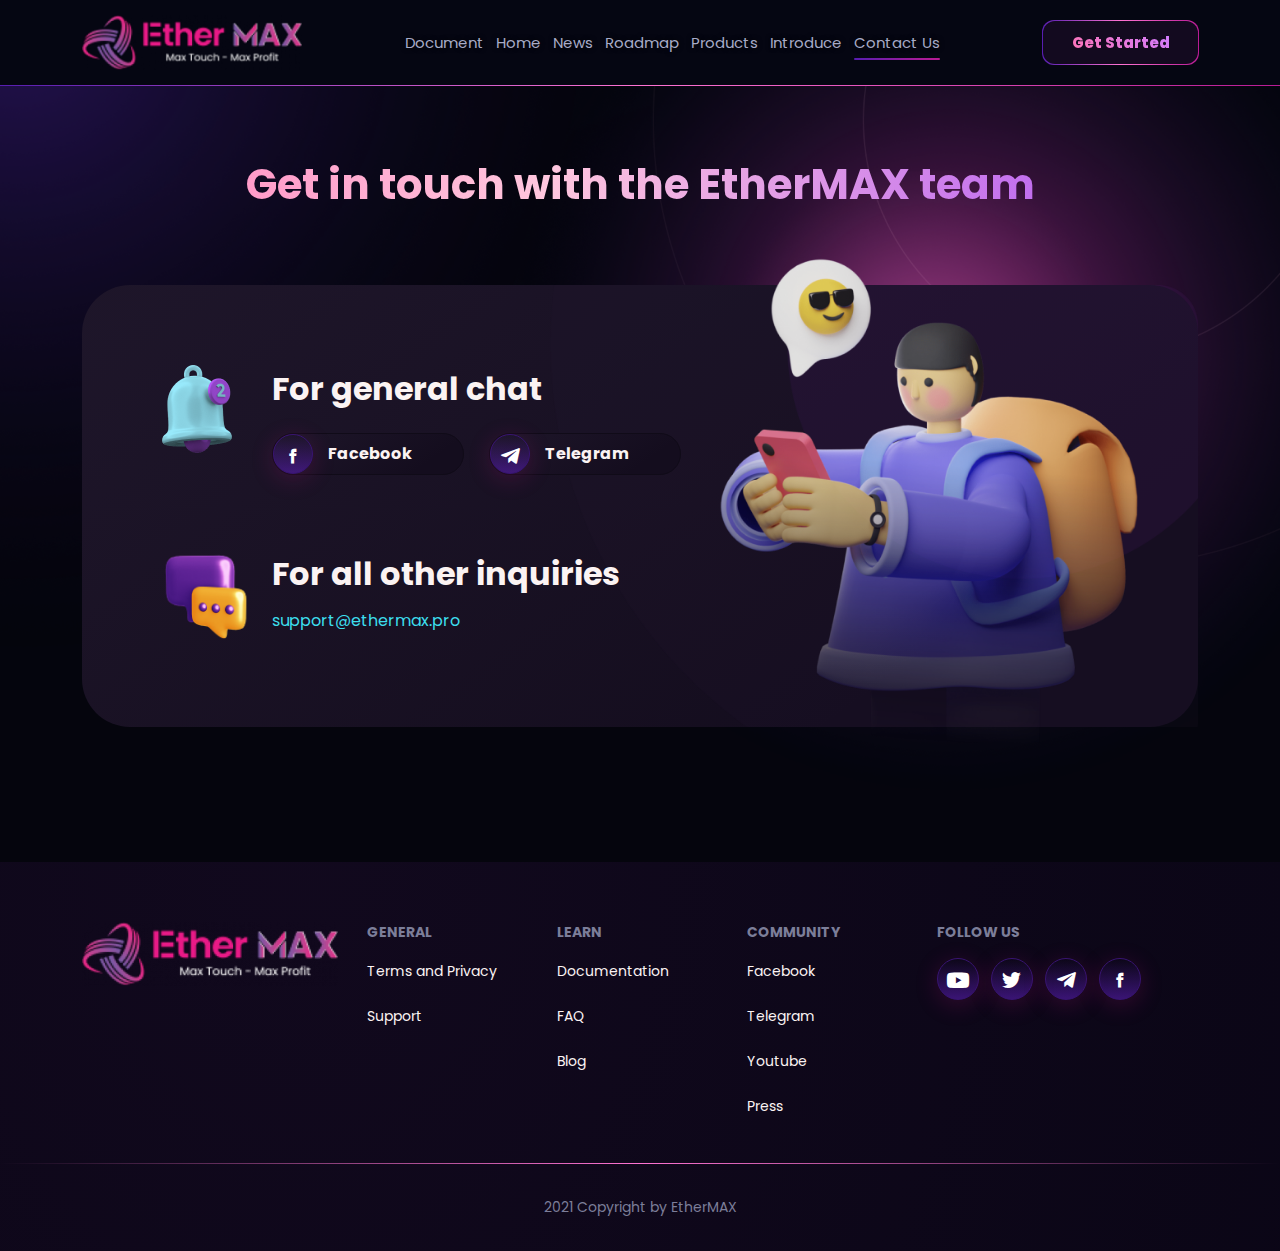
==== contact-us.html @ 35811527 "Up" ====
<!doctype html>
<html lang="en">
<head>
  <meta charset="utf-8">
  <meta name="viewport" content="width=device-width, initial-scale=1, shrink-to-fit=no">
  <meta name="description" content="">
  <title>Ethermax</title>

  <link rel="icon" href="./assets/images/favicon.png">
  <!-- Core CSS -->
  <link rel="stylesheet" type="text/css" href="./assets/css/main.css">

</head>

<body>
    <header class="header header--fix">
        <div class="container">
            <div class="sc__wrap d-flex justify-content-lg-between align-items-center">

                <div class="d-lg-none me-3">
                    <a href="#" class="menu-mb__btn">
                        <img src="./assets/img/burger.png" alt="">
                    </a>
                </div>

                <div class="header__logo">
                    <a href="index.html">
                        <img src="./assets/images/logo.png" alt="">
                    </a>
                </div>
                <nav class="main__nav d-flex align-items-center">
                    <a href="#menu__mobile" class="mburger">
                        <span><span class="icon-bar"></span><span class="icon-bar"></span><span class="icon-bar"></span></span>
                    </a>
                    <ul class="dn__menu d-none d-lg-block">
                        <li class="menu-item"><a href="#">Document</a></li>
                        <li class="menu-item"><a href="index.html">Home</a></li>
                        <li class="menu-item"><a href="#">News</a></li>
                        <li class="menu-item"><a href="#">Roadmap</a></li>
                        <li class="menu-item"><a href="products.html">Products</a></li>
                        <li class="menu-item"><a href="about-us.html">Introduce</a></li>
                        <li class="menu-item current-menu-item current_page_item"><a href="contact-us.html">Contact Us</a></li>
                    </ul>
                </nav>
                <div>
                    <a href="#" class="header__btn"><span>Get Started</span></a>
                </div>
            </div>
        </div>
    </header>
    <div class="wrap__page -contact-us">
        <div class="container">
            <main class="site-main" role="main">
                <header class="entry-header text-center">
                    <h1 class="entry-title">Get in touch with the EtherMAX team</h1>
                </header><!-- .entry-header -->
                <div class="el__box">
                    <div class="row">
                        <div class="col-lg-5 order-lg-2">
                            <div class="el__box--thumb">
                                <img src="./assets/images/contact-us-img.png" alt="">
                            </div>
                        </div>
                        <div class="col-lg-7">
                            <div class="el__item d-flex">
                                <div class="el__item--thumb">
                                    <img src="./assets/img/contact-us-ewe.png" alt="">
                                </div>
                                <div>
                                    <h3 class="el__item--title">For general chat</h3>
                                    <ul class="el__item__socical">
                                        <li><a href="#"><div class="-el__wrap"><span class="icon-facebook"></span></div> Facebook</a></li>
                                        <li><a href="#"><div class="-el__wrap"><span class="icon-telegram"></span></div> Telegram</a></li>
                                    </ul>
                                </div>
                            </div>
                            <div class="el__item d-flex">
                                <div class="el__item--thumb">
                                    <img src="./assets/img/contact-us-mess.png" alt="">
                                </div>
                                <div>
                                    <h3 class="el__item--title">For all other inquiries</h3>
                                    <p><a href="mailto:support@ethermax.pro">support@ethermax.pro</a></p>
                                </div>
                            </div>
                        </div>
                    </div>
                </div>
            </main>
        </div>
    </div>

    <footer class="footer">
        <div class="container">
            <div class="footer__top">
                <div class="row">
                    <div class="col-12 col-lg-3 col-md-3">
                        <a href="index.html" class="footer__logo">
                            <img src="./assets/images/logo.png" alt="">
                        </a>
                    </div>
                    <div class="col-6 col-lg-4">
                        <div class="row">
                            <div class="col-md-6">
                                <div class="footer__item">
                                    <div class="el__header">
                                        <h6 class="el__header--title">General</h6>
                                    </div>
                                    <nav class="">
                                        <ul class="el__list">
                                            <li class="menu-item"><a href="#">Terms and Privacy</a></li>
                                            <li class="menu-item"><a href="#">Support</a></li>
                                        </ul>
                                    </nav>
                                </div>
                            </div>
                            <div class="col-md-6">
                                <div class="footer__item">
                                    <div class="el__header">
                                        <h6 class="el__header--title">Learn</h6>
                                    </div>
                                    <nav class="">
                                        <ul class="el__list">
                                            <li class="menu-item"><a href="#">Documentation</a></li>
                                            <li class="menu-item"><a href="#">FAQ</a></li>
                                            <li class="menu-item"><a href="#">Blog</a></li>
                                        </ul>
                                    </nav>
                                </div>
                            </div>
                        </div>
                    </div>

                    <div class="col-6 col-lg-2 col-md-3">
                        <div class="footer__item">
                            <div class="el__header">
                                <h6 class="el__header--title">Community</h6>
                            </div>
                            <nav class="">
                                <ul class="el__list">
                                    <li class="menu-item"><a href="#">Facebook</a></li>
                                    <li class="menu-item"><a href="#">Telegram</a></li>
                                    <li class="menu-item"><a href="#">Youtube</a></li>
                                    <li class="menu-item"><a href="#">Press</a></li>
                                </ul>
                            </nav>
                        </div>
                    </div>
                    <div class="col-lg-3 col-md-12">
                        <div class="footer__item text-center text-lg-start">
                            <div class="el__header">
                                <h6 class="el__header--title">fOLLOW US</h6>
                            </div>
                            <ul class="social__box -s2 ms-auto">
                                <li><a href="#"><span class="icon-youtube"></span></a></li>
                                <li><a href="#"><span class="icon-twitter"></span></a></li>
                                <li><a href="#"><span class="icon-telegram"></span></a></li>
                                <li><a href="#"><span class="icon-facebook"></span></a></li>
                            </ul>
                        </div>
                    </div>
                </div>
            </div>
        </div>
        <div class="copyright text-center">
          <div class="container">2021 Copyright by EtherMAX</div>
        </div>
    </footer>

    <nav id="menu__mobile" class="nav__mobile">
        <div class="nav__mobile__content">
            <div class="nav__mobile__header">
                <img src="./assets/images/logo.png">
                <div class="nav__mobile--close ms-auto"><img src="./assets/img/burger-close.png" alt=""></div>
            </div>

            <ul class="nav__mobile--ul">
                <li class="menu-item"><a href="#">Document</a></li>
                <li class="menu-item"><a href="index.html">Home</a></li>
                <li class="menu-item"><a href="#">News</a></li>
                <li class="menu-item"><a href="#">Roadmap</a></li>
                <li class="menu-item"><a href="products.html">Products</a></li>
                <li class="menu-item"><a href="about-us.html">Introduce</a></li>
                <li class="menu-item current-menu-item current_page_item"><a href="contact-us.html">Contact Us</a></li>
            </ul>

            <div class="nav__mobile__follow text-center">
                <p class="mb-4">fOLLOW US</p>
                <ul class="social__box -s2 ms-auto justify-content-center">
                    <li><a href="#"><span class="icon-youtube"></span></a></li>
                    <li><a href="#"><span class="icon-twitter"></span></a></li>
                    <li><a href="#"><span class="icon-telegram"></span></a></li>
                    <li><a href="#"><span class="icon-facebook"></span></a></li>
                </ul>
            </div>
        </div>
    </nav>

    <!-- end Footer -->
    <script src="./assets/libs/jquery-3.5.1.slim/jquery-3.5.1.slim.min.js"></script>
    <script src="./assets/libs/bootstrap/js/bootstrap.bundle.js"></script>
    <script src="./assets/libs/wowjs/js/wow.min.js"></script>
    <script src="./assets/libs/flickity/flickity.pkgd.min.js"></script>
    <script src="./assets/js/main.js"></script>

</body>

</html>
---- assets/css/main.css ----
@import url(../fonts/icomoon/style.css);@import url(../libs/bootstrap/css/bootstrap.css);@import url(../libs/wowjs/css/animate.css);@import url(../libs/flickity/flickity.min.css);@import url("https://fonts.googleapis.com/css2?family=Poppins:wght@400;500;700;800&display=swap");.schedule{max-width:100%;padding:0 0;background:#fff}.table-schedule{width:100%;border-collapse:collapse;font-size:16px;color:#5FC4E6;margin-bottom:10px}.table-schedule thead{font-size:13px;color:#fff}.table-schedule thead th{background-color:#BEE274;padding:7px 5px}.table-schedule thead th:first-child{min-width:115px;background-color:#5FC4E6}.table-schedule th,.table-schedule td{text-align:center;vertical-align:middle;min-width:26px;border:0;padding:5px 5px}.table-schedule tbody tr:first-child th,.table-schedule tbody tr:first-child td{padding-top:15px}.table-schedule tbody tr:last-child th,.table-schedule tbody tr:last-child td{padding-bottom:15px}.table-schedule tbody th{color:#666}html,body,div,span,applet,object,iframe,h1,h2,h3,h4,h5,h6,p,blockquote,pre,a,abbr,acronym,address,big,cite,code,del,dfn,em,img,ins,kbd,q,s,samp,small,strike,strong,sub,sup,tt,var,b,u,i,center,dl,dt,dd,ol,ul,li,fieldset,form,label,legend,table,caption,tbody,tfoot,thead,tr,th,td,article,aside,canvas,details,embed,figure,figcaption,footer,header,hgroup,menu,nav,output,ruby,section,summary,time,mark,audio,video{margin:0;padding:0;border:0;font-size:100%;vertical-align:baseline}article,aside,details,figcaption,figure,footer,header,hgroup,menu,nav,section{display:block}body{font-family:'Poppins', sans-serif;background-color:#050612;color:#CBCDE1;font-weight:400;font-size:16px;line-height:normal;position:relative}a,a:hover{color:#4D4D4D;text-decoration:none;transition:all 0.3s}h1,h2,h3,h4,h5,h6{font-weight:700;line-height:normal}ol,ul{list-style:none}blockquote,q{quotes:none}blockquote:before,blockquote:after,q:before,q:after{content:'';content:none}table{border-collapse:collapse;border-spacing:0}img{max-width:100%}a{outline:none}.-color-primary{color:#5FC4E6}ol,ul{list-style:none}.videoWrapper{position:relative;padding-bottom:56.25%;padding-top:25px;height:0}.videoWrapper iframe,.videoWrapper object,.videoWrapper embed{position:absolute;top:0;left:0;width:100%;height:100%}.dnfix__thumb{position:relative;height:auto;width:100%;overflow:hidden;display:block;padding-top:68.075%}.dnfix__thumb img{margin:0px auto;position:absolute;width:100%;height:100%;top:0;left:0;object-fit:cover}.dnfix__thumb.-contain img{object-fit:contain}.dnfix__thumb{transition:all 1000ms cubic-bezier(0.215, 0.61, 0.355, 1)}.dnfix__thumb img{transition:all 1000ms cubic-bezier(0.215, 0.61, 0.355, 1)}.text__truncate{overflow:hidden;text-overflow:ellipsis;display:-webkit-box;display:-webkit-inline-box;-webkit-box-orient:vertical;-webkit-line-clamp:1}.text__truncate.-n2{-webkit-line-clamp:2}.text__truncate.-n3{-webkit-line-clamp:3}.text__truncate.-n4{-webkit-line-clamp:4}br.tb{display:none}@media (max-width: 991px){br.pc{display:none}}@media (min-width: 768px) and (max-width: 1199px){br.tb{display:block}}@media (min-width: 992px){br.tbl{display:none}}@media (min-width: 768px){br.mbt{display:none}}@media (min-width: 576px){br.mb{display:none}}.sc__header{position:relative}.sc__header--title{font-weight:bold;font-size:40px;line-height:60px;color:#FFFFFF;margin-bottom:20px}.sc__header--excerpt{max-width:925px;font-size:16px;line-height:36px;color:#CBCDE1;margin:0 auto;margin-bottom:50px}@media (max-width: 991px){.sc__header .sc__header--title{font-size:32px;line-height:1.4}}@media (max-width: 767px){.sc__header .sc__header--title{font-size:24px;line-height:1.5}.sc__header .sc__header--excerpt{font-size:14px}}.btn{position:relative;min-width:175px;font-size:16px;font-weight:500;line-height:normal;color:#fff;text-align:center;border-radius:16px;padding:13px 10px;border:0;box-shadow:0px 15px 40px rgba(212,26,141,0.37);transition:all .5s}.btn:before{content:"";position:absolute;top:0;right:0;bottom:0;left:0;z-index:-1;margin:-1px;border-radius:inherit;background:linear-gradient(120deg, #571DB1, #FF73D3, #B91B95)}.btn:after{content:"";position:absolute;top:0;left:0;bottom:0;width:10%;height:100%;background:linear-gradient(45deg, #571DB1, #E91987);border-radius:16px;opacity:0;transition:all .5s}.btn:hover{color:#fff}.btn:hover:hover:after{opacity:1;width:100%}.btn span{position:relative;z-index:1}.btn--primary{background:linear-gradient(45deg, #E91987, #341EBB)}@media (max-width: 767px){.btn.btn--primary{background:#05050e;box-shadow:none}}@keyframes spin{from{transform:rotate(0deg)}to{transform:rotate(360deg)}}.flickity-prev-next-button{top:auto;bottom:-83px;background:url(../img/arrow.png) no-repeat !important;background-size:contain}.flickity-prev-next-button .flickity-button-icon{display:none}.flickity-prev-next-button.previous{left:calc(50% - var(--w-dots) - 25px)}.flickity-prev-next-button.next{right:calc(50% - var(--w-dots) - 25px);transform:rotate(180deg);transform-origin:24px 13px}@media (max-width: 767px){.flickity-prev-next-button{display:none}}.flickity-page-dots{width:auto;bottom:-45px;left:50%;transform:translateX(-50%)}.flickity-page-dots .dot{width:28px;height:2px;margin:0 3px;border-radius:2px}.flickity-page-dots .dot.is-selected{background:#FFA0CC}@media (min-width: 1400px){.container{max-width:1360px}}.header{padding:30px 0}.header--fix{position:fixed;top:0;left:0;width:100%;z-index:999;transition:all .25s}.header--fix.is-active{padding:15px 0;background-color:#050612}.header--fix.is-active:before{content:"";position:absolute;bottom:-1px;left:0;width:100%;height:1px;background:linear-gradient(to right, #571DB1, #FF73D3, #B91B95)}.header__logo img{max-height:64px}.header__logo a{display:flex}.header__btn{position:relative;display:block;border-radius:16px;background:#130a1f;padding:15px 10px;font-size:16px;font-weight:800;min-width:175px;text-align:center}.header__btn:before{content:"";position:absolute;top:0;right:0;bottom:0;left:0;z-index:-1;margin:-1px;border-radius:inherit;background:linear-gradient(to right, #571DB1, #FF73D3, #B91B95)}.header__btn span{position:relative;z-index:1;background:-webkit-linear-gradient(45deg, #FF74B5, #D07CFF);-webkit-background-clip:text;-webkit-text-fill-color:transparent}.header__btn:after{content:"";position:absolute;top:0;left:0;bottom:0;width:10%;height:100%;background:linear-gradient(45deg, #571DB1, #E91987);border-radius:16px;opacity:0;transition:all .5s}.header__btn:hover{color:#fff}.header__btn:hover:hover:after{opacity:1;width:100%}.header__btn:hover:hover span{-webkit-text-fill-color:#fff}@media (max-width: 1399px){.header .header__btn{border-radius:12px;padding:10px 8px;font-size:15px;min-width:155px}.header .header__btn:after{border-radius:12px}.header__logo img{max-height:55px}}@media (max-width: 991px){.header__logo img{max-height:37px}.header--fix{padding:15px 0;background-color:#050612}.header--fix:before{content:"";position:absolute;bottom:-1px;left:0;width:100%;height:1px;background:linear-gradient(to right, #571DB1, #FF73D3, #B91B95)}}@media (max-width: 767px){.header .header__btn{min-width:130px;font-size:14px;border-radius:10px}.header .header__btn:after{border-radius:10px}}.footer{position:relative;padding:60px 0 0;background:radial-gradient(189.04% 777.74% at 23.72% 0%, rgba(40,19,54,0.4) 0%, transparent 100%),#02020D;overflow:hidden}.footer .footer__top{padding-bottom:15px}.footer .footer__logo{display:block;margin-bottom:20px}.footer .el__header{margin-bottom:15px}.footer .el__header--title{font-weight:bold;font-size:14px;line-height:21px;text-transform:uppercase;color:#7C7E99;margin-bottom:0}.footer .el__list{margin-bottom:30px}.footer .el__list li{margin-bottom:20px}.footer .el__list li a{font-size:14px;line-height:normal;color:#FBF3F3}.footer .el__list li a:hover{text-decoration:underline}@media (max-width: 767px){.footer{padding:40px 0 0}.footer .footer__top{padding:0px 30px 15px}.footer .footer__logo img{max-height:44px}}.copyright{position:relative;font-size:14px;line-height:48px;color:#7C7E99;padding:20px 0}.copyright:before{content:'';position:absolute;top:0;left:0;display:block;width:100%;height:1px;background:#8063ac;background:linear-gradient(50deg, rgba(128,99,172,0) 0%, #ff73d3 50%, rgba(185,27,149,0) 100%)}@media (max-width: 767px){.copyright{margin-top:15px;padding:1px 0}}.social__box{display:flex;align-items:center;flex-wrap:wrap}.social__box li{position:relative;margin-bottom:15px;margin-right:12px;text-align:center;line-height:45px;border-radius:50%;background:linear-gradient(180deg, rgba(186,27,150,0) 0%, rgba(88,29,178,0.6) 100%);background-size:contain;box-shadow:0px 5px 25px rgba(212,26,141,0.2);border:1px solid #391472;transition:all .5s}.social__box li:hover{transform:translateY(-5px)}.social__box a{display:block;width:40px;height:40px;color:#fff}@media (max-width: 991px){.social__box{justify-content:center}}.header:not(.is-sticky) .main__nav .dn__menu>li>a{text-shadow:0 0 5px #000000}.main__nav{position:relative;z-index:9;font-size:16px;line-height:24px}.main__nav:after{content:"";display:table;clear:both}.main__nav .sc__wrap{position:relative;z-index:9999;width:100%}.main__nav ul{list-style:none;padding:0;margin:0}.main__nav.-subpage .dn__menu>li{padding:0px 3px}.main__nav a{color:#A7ABC8}.main__nav .dn__menu{padding:0px 0;-webkit-transition:padding .5s;-o-transition:padding .5s;transition:padding .5s;background:none;max-height:46px}.main__nav .dn__menu:after{content:"";display:table;clear:both}.main__nav .dn__menu>li{position:relative;display:inline-block;padding:0 15px}.main__nav .dn__menu>li a::before{content:"";position:absolute;bottom:0;left:0;right:0;display:block;width:0;height:2px;-webkit-transition:all .3s;-o-transition:all .3s;transition:all .3s;margin:auto;background:#fff}.main__nav .dn__menu>li.menu-item-has-children>a:after{content:"\e906";font-family:'icomoon';font-size:8px;margin-left:5px;position:relative;top:-2px}.main__nav .dn__menu>li>a{position:relative;padding:5px 0;display:block}.main__nav .dn__menu>li>a:before{content:"";position:absolute;bottom:0;left:0;right:0;display:block;width:0;height:2px;-webkit-transition:all .3s;-o-transition:all .3s;transition:all .3s;margin:auto;background:#571db1;background:linear-gradient(90deg, #571db1 0%, #a51b9b 75%, #b91b95 100%);border-radius:5px}.main__nav .dn__menu>li:hover a:before,.main__nav .dn__menu>li.active a:before,.main__nav .dn__menu .current_page_parent a:before,.main__nav .dn__menu .current-menu-parent a:before,.main__nav .dn__menu .current-menu-item>a:before{width:100%}.main__nav .dn__menu .menu-item-has-children:hover a:before{display:none}.main__nav .dn__menu li:hover>.sub-menu{display:block;opacity:1;visibility:visible}.main__nav .dn__menu .sub-menu{width:205px;position:absolute;background:#5FC4E6;opacity:0;visibility:hidden;transition:all 300ms linear;-o-transition:all 300ms linear;-ms-transition:all 300ms linear;-moz-transition:all 300ms linear;-webkit-transition:all 300ms linear;left:0px;top:100%;z-index:99;text-align:left}.main__nav .dn__menu .sub-menu li{line-height:20px;padding:8px 15px;border-bottom:1px solid rgba(255,255,255,0.1);position:relative}.main__nav .dn__menu .sub-menu li:hover{background-color:rgba(0,0,0,0.2)}.main__nav .dn__menu .sub-menu li:hover>a{color:#fff}.main__nav .dn__menu .sub-menu li a{color:#ffffff}.main__nav .dn__menu .sub-menu .sub-menu{top:0;left:100%}@media (max-width: 1399px){.main__nav .dn__menu>li{padding:0 10px}}@media (max-width: 1299px){.main__nav .dn__menu>li{padding:0 4px}.main__nav .dn__menu>li>a{font-size:15px}}@media (max-width: 1199px){.main__nav .main__nav .dn__menu>li>a{font-size:15px}}@media (max-width: 991px){.main__nav{background-color:#ECF9FA;overflow:auto;white-space:nowrap;margin-left:auto}.main__nav .dn__menu>li{padding:0 15px}}.modal-open{overflow:hidden}.nav__mobile{display:block;position:fixed;top:0;height:100%;left:-414px;width:414px;opacity:0;background:#050612;-webkit-transition:all .25s;-moz-transition:all .25s;-ms-transition:all .25s;-o-transition:all .25s;transition:all .25s;z-index:999;font-size:16px;font-weight:400;pointer-events:none;overflow:auto}.nav__mobile:before{content:'';position:absolute;top:0;left:0;width:100%;height:100%;background:radial-gradient(92.06% 95.01% at -10.39% -7.67%, #3C1D87 0%, rgba(4,4,7,0) 100%);opacity:0.7;pointer-events:none}.nav__mobile:after{content:'';position:absolute;top:0;left:0;width:50%;height:100%;background:url(../img/menu-bg.png) no-repeat;background-size:contain;pointer-events:none}.nav__mobile--close{position:relative;top:2px}.nav__mobile__header{display:flex;align-items:center;margin-bottom:50px}.nav__mobile__header>img{max-height:37px}.nav__mobile__content{position:relative;overflow-y:auto;padding:24px}.nav__mobile.active{left:0;opacity:1;pointer-events:auto}.nav__mobile .nav__mobile--ul{list-style:none;padding:5px 0;margin:0 0 20px}.nav__mobile .nav__mobile--ul li{position:relative;margin-bottom:20px;background:#0C091F;border:1px solid #282044;border-radius:12px;padding:16px 0}.nav__mobile .nav__mobile--ul li:before{content:'';position:absolute;top:50%;right:20px;transform:translateY(-50%);width:16px;height:16px;background:url(../img/arrow-right-1.png) no-repeat;background-size:contain;pointer-events:none}.nav__mobile .nav__mobile--ul li a{color:#A7ABC8;padding:0px 50px 0 24px;display:block}.nav__mobile .nav__mobile--ul li a:hover{color:#5FC4E6}.nav__mobile .nav__mobile--ul li.active,.nav__mobile .nav__mobile--ul li.current-menu-item,.nav__mobile .nav__mobile--ul li.current_page_item,.nav__mobile .nav__mobile--ul li:hover{background:linear-gradient(90deg, #E91987 1.99%, #341EBB 100%);box-shadow:0px 15px 20px rgba(212,26,141,0.2);border-radius:12px}.nav__mobile .nav__mobile--ul li.active>a,.nav__mobile .nav__mobile--ul li.current-menu-item>a,.nav__mobile .nav__mobile--ul li.current_page_item>a,.nav__mobile .nav__mobile--ul li:hover>a{color:#fff}.nav__mobile .nav__mobile--ul li.active:before,.nav__mobile .nav__mobile--ul li.current-menu-item:before,.nav__mobile .nav__mobile--ul li.current_page_item:before,.nav__mobile .nav__mobile--ul li:hover:before{background:url(../img/arrow-right-1-active.png) no-repeat}.nav__mobile .nav__mobile__follow{font-weight:bold;font-size:14px;line-height:21px;text-transform:uppercase;color:#7C7E99}@media (max-width: 575px){.nav__mobile{width:100%}}.menu-mb__btn{display:block;height:22px}.home-banner{position:relative;padding:225px 0 120px;background:url(../img/home-banner-bg.png) no-repeat}.home-banner .el__item--title{font-size:46px;line-height:1.7;font-weight:800;background:-webkit-linear-gradient(45deg, #FF74B5, #D07CFF);-webkit-background-clip:text;-webkit-text-fill-color:transparent;margin-bottom:20px}.home-banner .el__item--excerpt{max-width:600px;font-size:16px;line-height:2;color:#CBCDE1;margin-bottom:60px}.home-banner .el__item--thumb{position:relative;width:114%;top:-10%;left:-10%;margin:auto}.home-banner .el__box{position:relative;padding:150px 0 0}.home-banner .el__box:before{content:'';background:url(../img/rectangle-18.png) no-repeat;background-size:contain;width:183px;height:183px;position:absolute;right:-100px;animation-name:spin;animation-duration:40000ms;animation-iteration-count:infinite;animation-timing-function:linear}.home-banner .el__box .sc__header--excerpt{margin-bottom:70px}.home-banner .el__box__slider:not(.flickity-enabled) .item__wrap+.item__wrap{display:none}.home-banner .el__box__slider .flickity-prev-next-button{border-radius:0}.home-banner .el__box__slider .item__wrap{position:relative;padding:0 15px 0 !important}.home-banner .el__box .dnfix__thumb{padding-top:135%}.home-banner .next-page{display:block;width:48px;height:49px;background:url(../img/scroll.png) no-repeat;margin:auto;-webkit-animation-name:Mousex;-webkit-animation-duration:1.5s;-webkit-animation-iteration-count:infinite;-webkit-animation-timing-function:ease-in-out}@-webkit-keyframes Mousex{from{-webkit-transform:translate(0, 0px)}65%{-webkit-transform:translate(0, 15px)}to{-webkit-transform:translate(0, 0px)}}@-moz-keyframes Mouse{from{-moz-transform:translate(0, 0px)}65%{-moz-transform:translate(0, 15px)}to{-moz-transform:translate(0, 0px)}}@media (max-width: 1399px){.home-banner{padding:180px 0 120px}.home-banner .el__box:before{right:0}.home-banner .el__item--thumb{width:100%;top:0%;left:0}.home-banner .el__item--title{font-size:40px;line-height:1.6}}@media (max-width: 991px){.home-banner{padding:140px 0 50px}.home-banner .el__box__slider .item__wrap{padding:0 8px 0 !important}.home-banner .el__item--thumb{max-width:60%;margin-bottom:25px}.home-banner .next-page{display:none}}@media (max-width: 767px){.home-banner .el__item--thumb{max-width:90%}.home-banner .item__wrap{width:242px}.home-banner .el__item--excerpt{margin-bottom:30px}.home-banner .el__box{padding:90px 0 0}.home-banner .el__box:before{display:none}.home-banner .el__item--title{font-size:32px}}.home-roadmap{position:relative;padding:110px 0 100px;background:url(../img/roadmaps-bg.png) no-repeat;background-size:100% 100%}.home-roadmap .sc__header{margin-bottom:60px}.home-roadmap .el__thumb{max-width:70%;margin:auto}@media (max-width: 991px){.home-roadmap{padding:80px 0 40px}}@media (max-width: 767px){.home-roadmap{padding:70px 0 40px;background:url(../img/roadmap-radial.png) no-repeat}.home-roadmap .el__thumb{max-width:100%}.home-roadmap .el__wrap{background:url(../img/roadmaps-bg-mb.png) no-repeat;background-size:100% 100%}}.home-wrap2{position:relative}.home-wrap2:before{content:'';position:absolute;top:-80px;left:0;width:100%;height:100%;background:url(../img/Group-10.png) no-repeat;background-size:contain}@media (max-width: 991px){.home-wrap2{overflow:hidden}.home-wrap2:before{top:-10px;background-size:contain}}@media (max-width: 767px){.home-wrap2:before{display:none}}.home-ecosystem{position:relative;padding:80px 0 45px}.home-ecosystem .el__box{max-width:1200px;margin:170px auto 0}.home-ecosystem .el__item--thumb{margin-bottom:var(--bs-gutter-x)}@media (max-width: 991px){.home-ecosystem .el__box{margin:100px auto 0}}@media (max-width: 767px){.home-ecosystem{background:url(../img/ecosystem-radial-mb.png) no-repeat;background-position:center;padding:45px 0 45px}.home-ecosystem .sc__header .sc__header--excerpt{margin-bottom:0}.home-ecosystem .el__box{margin:80px auto 0}.home-ecosystem .el__thumb{margin-bottom:40px}}.home-feedback{position:relative;padding:100px 0 200px}.home-feedback .sc__header{margin-bottom:60px}.home-feedback__slider{margin:0 -15px}.home-feedback__slider:not(.flickity-enabled) .item__wrap+.item__wrap{display:none}.home-feedback__slider .flickity-prev-next-button{border-radius:0}.home-feedback__slider .item__wrap{position:relative;padding:0 15px 0 !important}.home-feedback .slider__item{position:relative;padding:145px 70px 45px;border-radius:48px;text-align:center;background:radial-gradient(111.91% 111.91% at 94.46% -11.91%, rgba(111,27,106,0.4) 0%, transparent 100%),linear-gradient(180deg, #141428 0%, #0C0C24 100%)}.home-feedback .slider__item:before{content:'';position:absolute;top:40px;left:40px;background:url(../img/frame.png) no-repeat;background-size:contain;width:69px;height:60px;display:block}.home-feedback .slider__item--thumb{position:relative;border-radius:50%;width:82px;height:82px;margin:0 auto 20px}.home-feedback .slider__item--thumb:before{content:"";position:absolute;top:0;right:0;bottom:0;left:0;margin:-1px;border-radius:inherit;background:linear-gradient(to right, #571DB1, #FF73D3, #B91B95);animation-name:spin;animation-duration:3000ms;animation-iteration-count:infinite;animation-timing-function:linear}.home-feedback .slider__item--thumb .-wrap{background:#1a102d;padding:10px;z-index:1;position:relative;border-radius:50%}.home-feedback .slider__item--thumb .dnfix__thumb{padding-top:100%;z-index:1;box-shadow:0px 15px 40px rgba(212,26,141,0.37);border-radius:50%}.home-feedback .slider__item--title{font-weight:bold;font-size:20px;line-height:30px;color:#FFFFFF;margin-bottom:8px}.home-feedback .slider__item--sub{font-size:14px;line-height:21px;color:#7C7E99}.home-feedback .slider__item--excerpt{font-weight:500;font-size:18px;line-height:36px;margin-bottom:60px;min-height:216px;overflow:hidden}@media (max-width: 1199px){.home-feedback .slider__item{padding:80px 25px 45px}.home-feedback .slider__item:before{top:25px;left:30px;width:47px;height:41px}.home-feedback .slider__item--excerpt{font-size:16px;line-height:1.7;margin-bottom:35px}.home-feedback .slider__item--excerpt{min-height:135px}}@media (max-width: 991px){.home-feedback{padding:50px 0 165px}.home-feedback .container{max-width:100%;padding:0}.home-feedback .home-feedback__slider{margin:0 -8px}.home-feedback .item__wrap{width:300px;padding:0 8px 0 !important}}@media (max-width: 767px){.home-feedback{padding:30px 0 165px}.home-feedback .sc__header{margin-bottom:30px}.home-feedback .home-feedback__slider .flickity-prev-next-button{display:none}}.wrap__page{position:relative;padding-top:150px}.wrap__page:before{content:'';position:absolute;top:0;left:0;width:100%;height:100%;background:url(../img/producst-bg-top.png) no-repeat;background-size:100% auto;z-index:-1}.wrap__page.-products:after{content:'';position:absolute;bottom:0;left:0;width:100%;height:100%;max-width:39%;max-height:830px;background:url(../img/products-bg-bottom.png) no-repeat;background-size:contain;background-position:left bottom;pointer-events:none;z-index:-1}.wrap__page .entry-header{position:relative;z-index:1}.wrap__page .entry-title{font-weight:bold;font-size:48px;line-height:72px;background:linear-gradient(97.01deg, #FF86BF 1.41%, #FFC7DE 41.83%, #BF6BEF 86.79%);-webkit-background-clip:text;-webkit-text-fill-color:transparent;margin-bottom:65px}.wrap__page .products__4block{padding-bottom:275px}.wrap__page .product__item{position:relative;padding:40px 55px 50px;margin-bottom:50px;text-align:center;font-size:16px;line-height:36px;color:#F2F2F2;background:linear-gradient(144.81deg, rgba(85,70,106,0.15) 4.87%, transparent 79.32%),#140D1E;border-radius:48px;min-height:570px;z-index:1;transition:all .5s}.wrap__page .product__item:before{content:'';position:absolute;top:0;left:0;width:100%;height:100%;background:url(../img/product-item-bg.png) no-repeat;background-size:contain;pointer-events:none}.wrap__page .product__item:hover{transform:translateY(-5px)}.wrap__page .product__item--thumb{max-width:170px;margin:0 auto 20px;padding-top:170px}.wrap__page .product__item--title{font-weight:bold;font-size:32px;line-height:48px;color:#FBF3F3;margin-bottom:15px}.wrap__page .products__video{position:relative;z-index:1;max-width:1100px;margin:-220px auto 0;padding-bottom:150px;background:url(../img/producst-bg-bottom.png) no-repeat;background-size:contain}.wrap__page .products__video .videoWrapper{border-radius:32px;overflow:hidden}.wrap__page.-contact-us{padding-bottom:135px}.wrap__page.-contact-us .el__box{position:relative;padding:100px 100px 150px;background:linear-gradient(144.81deg, rgba(85,70,106,0.15) 4.87%, transparent 79.32%),#140D1E;border-radius:48px}.wrap__page.-contact-us .el__box:before{content:'';position:absolute;top:0;left:0;width:100%;height:100%;background:url(../img/contact-us-box-bg.png) no-repeat;background-size:100% auto;pointer-events:none}.wrap__page.-contact-us .el__box .el__item{position:relative;z-index:1}.wrap__page.-contact-us .el__box .el__item+.el__item{margin-top:90px}.wrap__page.-contact-us .el__box .el__item--thumb{flex:0 0 auto;width:110px;margin-right:20px}.wrap__page.-contact-us .el__box .el__item--title{font-weight:bold;font-size:32px;line-height:48px;color:#FBF3F3;margin-bottom:5px}.wrap__page.-contact-us .el__box .el__item a{font-size:16px;line-height:36px;color:#3DDEED}.wrap__page.-contact-us .el__box .el__item a:hover{text-decoration:underline}.wrap__page.-contact-us .el__box .el__item__socical{display:flex;align-items:center;flex-wrap:wrap;margin-top:20px}.wrap__page.-contact-us .el__box .el__item__socical li{min-width:192px;margin-bottom:15px;background:linear-gradient(144.81deg, rgba(85,70,106,0.15) 4.87%, transparent 79.32%),#140D1E;border-radius:48px;margin-bottom:15px;border:1px solid #100b18;font-weight:bold;font-size:16px;line-height:24px;text-align:center;transition:all .5s}.wrap__page.-contact-us .el__box .el__item__socical li:not(:last-child){margin-right:25px}.wrap__page.-contact-us .el__box .el__item__socical li:hover{background:#33185c}.wrap__page.-contact-us .el__box .el__item__socical .-el__wrap{position:relative;margin-right:15px;text-align:center;line-height:45px;border-radius:50%;background:linear-gradient(180deg, rgba(186,27,150,0) 0%, rgba(88,29,178,0.6) 100%);background-size:contain;box-shadow:0px 5px 25px rgba(212,26,141,0.2);border:1px solid #391472;transition:all .5s;display:block;width:40px;height:40px;color:#fff}.wrap__page.-contact-us .el__box .el__item__socical a{display:flex;align-items:center;color:#FBF3F3}.wrap__page.-contact-us .el__box--thumb{position:absolute;top:-65px;right:0;width:45%}@media (max-width: 1400px){.wrap__page.-contact-us .el__box{padding:80px 80px 80px}.wrap__page.-contact-us .el__box .el__item--thumb{width:90px}.wrap__page.-contact-us .el__box .el__item+.el__item{margin-top:60px}}@media (max-width: 1299px){.wrap__page .entry-title{font-size:42px;line-height:70px}}@media (max-width: 1199px){.wrap__page .entry-title{font-size:36px;line-height:64px}.wrap__page.-contact-us .el__box{padding:60px 60px 60px}.wrap__page.-contact-us .el__box .el__item+.el__item{margin-top:30px}.wrap__page.-contact-us .el__box .el__item--thumb{width:80px}.wrap__page.-contact-us .el__box .el__item--title{font-size:26px;line-height:44px}.wrap__page.-contact-us .el__box .el__item__socical li{min-width:165px}.wrap__page.-contact-us .el__box .el__item__socical li:not(:last-child){margin-right:10px}.wrap__page.-contact-us .el__box--thumb{top:-40px;width:38%}}@media (max-width: 767px){.wrap__page.-contact-us .el__box{padding:60px 60px 20px}.wrap__page.-contact-us .el__box--thumb{position:relative;top:0;width:100%;max-width:80%;margin:auto}}@media (max-width: 575px){.wrap__page .entry-title{font-size:32px;line-height:48px}.wrap__page.-contact-us .el__box{padding:40px 25px 40px}.wrap__page.-contact-us .el__box .el__item a{font-size:14px;line-height:32px}.wrap__page.-contact-us .el__box .el__item--title{font-size:18px;line-height:32px}.wrap__page.-contact-us .el__box .el__item--thumb{width:60px}.wrap__page .products__4block{padding-bottom:50px}.wrap__page .product__item{min-height:auto;padding:30px 25px;font-size:14px;line-height:28px}.wrap__page .product__item--thumb{max-width:120px;padding-top:120px}.wrap__page .products__video{margin:0px auto 0;padding-bottom:80px}}@media (min-width: 1200px){.wrap__page .products__4block .row{--bs-gutter-x: 2rem}}
/*# sourceMappingURL=main.css.map */
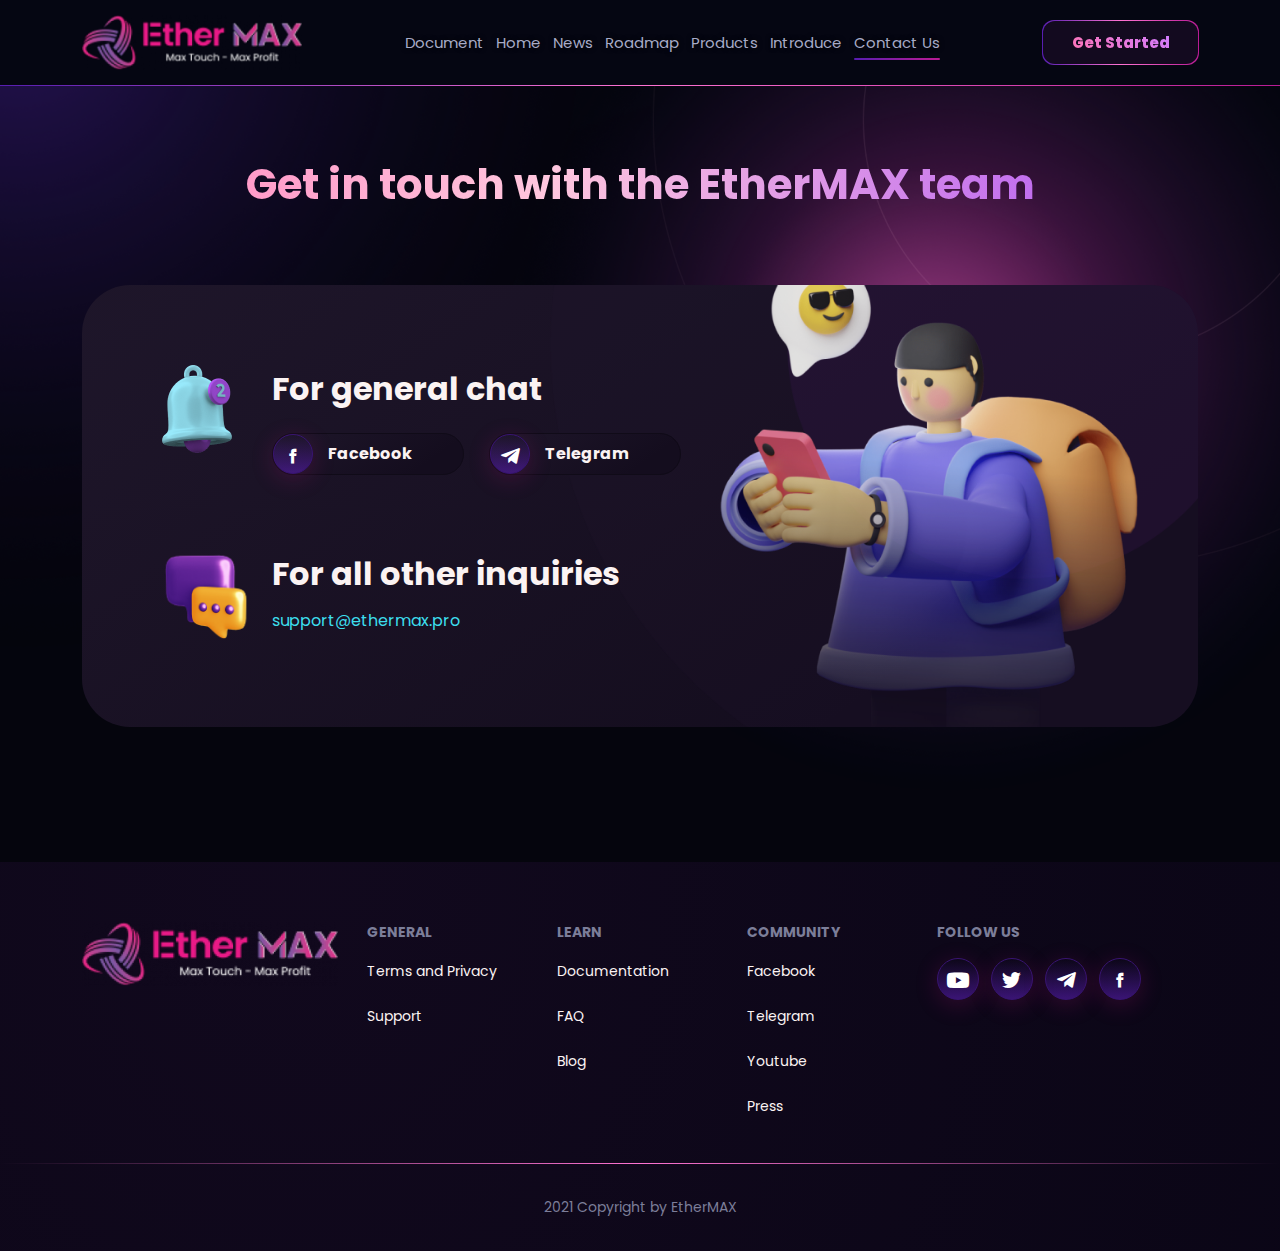
==== commit 5f2b4761: "Update" ====
--- a/contact-us.html
+++ b/contact-us.html
@@ -35,10 +35,10 @@
                     <ul class="dn__menu d-none d-lg-block">
                         <li class="menu-item"><a href="#">Document</a></li>
                         <li class="menu-item"><a href="index.html">Home</a></li>
-                        <li class="menu-item"><a href="#">News</a></li>
-                        <li class="menu-item"><a href="#">Roadmap</a></li>
+                        <li class="menu-item"><a href="news.html">News</a></li>
+                        <li class="menu-item"><a href="roadmap.html">Roadmap</a></li>
                         <li class="menu-item"><a href="products.html">Products</a></li>
-                        <li class="menu-item"><a href="about-us.html">Introduce</a></li>
+                        <li class="menu-item"><a href="introduce.html">Introduce</a></li>
                         <li class="menu-item current-menu-item current_page_item"><a href="contact-us.html">Contact Us</a></li>
                     </ul>
                 </nav>
@@ -177,10 +177,10 @@
             <ul class="nav__mobile--ul">
                 <li class="menu-item"><a href="#">Document</a></li>
                 <li class="menu-item"><a href="index.html">Home</a></li>
-                <li class="menu-item"><a href="#">News</a></li>
-                <li class="menu-item"><a href="#">Roadmap</a></li>
+                <li class="menu-item"><a href="news.html">News</a></li>
+                <li class="menu-item"><a href="Roadmap.html">Roadmap</a></li>
                 <li class="menu-item"><a href="products.html">Products</a></li>
-                <li class="menu-item"><a href="about-us.html">Introduce</a></li>
+                <li class="menu-item"><a href="introduce.html">Introduce</a></li>
                 <li class="menu-item current-menu-item current_page_item"><a href="contact-us.html">Contact Us</a></li>
             </ul>
 
--- a/assets/css/main.css
+++ b/assets/css/main.css
@@ -1,2 +1,2 @@
-@import url(../fonts/icomoon/style.css);@import url(../libs/bootstrap/css/bootstrap.css);@import url(../libs/wowjs/css/animate.css);@import url(../libs/flickity/flickity.min.css);@import url("https://fonts.googleapis.com/css2?family=Poppins:wght@400;500;700;800&display=swap");.schedule{max-width:100%;padding:0 0;background:#fff}.table-schedule{width:100%;border-collapse:collapse;font-size:16px;color:#5FC4E6;margin-bottom:10px}.table-schedule thead{font-size:13px;color:#fff}.table-schedule thead th{background-color:#BEE274;padding:7px 5px}.table-schedule thead th:first-child{min-width:115px;background-color:#5FC4E6}.table-schedule th,.table-schedule td{text-align:center;vertical-align:middle;min-width:26px;border:0;padding:5px 5px}.table-schedule tbody tr:first-child th,.table-schedule tbody tr:first-child td{padding-top:15px}.table-schedule tbody tr:last-child th,.table-schedule tbody tr:last-child td{padding-bottom:15px}.table-schedule tbody th{color:#666}html,body,div,span,applet,object,iframe,h1,h2,h3,h4,h5,h6,p,blockquote,pre,a,abbr,acronym,address,big,cite,code,del,dfn,em,img,ins,kbd,q,s,samp,small,strike,strong,sub,sup,tt,var,b,u,i,center,dl,dt,dd,ol,ul,li,fieldset,form,label,legend,table,caption,tbody,tfoot,thead,tr,th,td,article,aside,canvas,details,embed,figure,figcaption,footer,header,hgroup,menu,nav,output,ruby,section,summary,time,mark,audio,video{margin:0;padding:0;border:0;font-size:100%;vertical-align:baseline}article,aside,details,figcaption,figure,footer,header,hgroup,menu,nav,section{display:block}body{font-family:'Poppins', sans-serif;background-color:#050612;color:#CBCDE1;font-weight:400;font-size:16px;line-height:normal;position:relative}a,a:hover{color:#4D4D4D;text-decoration:none;transition:all 0.3s}h1,h2,h3,h4,h5,h6{font-weight:700;line-height:normal}ol,ul{list-style:none}blockquote,q{quotes:none}blockquote:before,blockquote:after,q:before,q:after{content:'';content:none}table{border-collapse:collapse;border-spacing:0}img{max-width:100%}a{outline:none}.-color-primary{color:#5FC4E6}ol,ul{list-style:none}.videoWrapper{position:relative;padding-bottom:56.25%;padding-top:25px;height:0}.videoWrapper iframe,.videoWrapper object,.videoWrapper embed{position:absolute;top:0;left:0;width:100%;height:100%}.dnfix__thumb{position:relative;height:auto;width:100%;overflow:hidden;display:block;padding-top:68.075%}.dnfix__thumb img{margin:0px auto;position:absolute;width:100%;height:100%;top:0;left:0;object-fit:cover}.dnfix__thumb.-contain img{object-fit:contain}.dnfix__thumb{transition:all 1000ms cubic-bezier(0.215, 0.61, 0.355, 1)}.dnfix__thumb img{transition:all 1000ms cubic-bezier(0.215, 0.61, 0.355, 1)}.text__truncate{overflow:hidden;text-overflow:ellipsis;display:-webkit-box;display:-webkit-inline-box;-webkit-box-orient:vertical;-webkit-line-clamp:1}.text__truncate.-n2{-webkit-line-clamp:2}.text__truncate.-n3{-webkit-line-clamp:3}.text__truncate.-n4{-webkit-line-clamp:4}br.tb{display:none}@media (max-width: 991px){br.pc{display:none}}@media (min-width: 768px) and (max-width: 1199px){br.tb{display:block}}@media (min-width: 992px){br.tbl{display:none}}@media (min-width: 768px){br.mbt{display:none}}@media (min-width: 576px){br.mb{display:none}}.sc__header{position:relative}.sc__header--title{font-weight:bold;font-size:40px;line-height:60px;color:#FFFFFF;margin-bottom:20px}.sc__header--excerpt{max-width:925px;font-size:16px;line-height:36px;color:#CBCDE1;margin:0 auto;margin-bottom:50px}@media (max-width: 991px){.sc__header .sc__header--title{font-size:32px;line-height:1.4}}@media (max-width: 767px){.sc__header .sc__header--title{font-size:24px;line-height:1.5}.sc__header .sc__header--excerpt{font-size:14px}}.btn{position:relative;min-width:175px;font-size:16px;font-weight:500;line-height:normal;color:#fff;text-align:center;border-radius:16px;padding:13px 10px;border:0;box-shadow:0px 15px 40px rgba(212,26,141,0.37);transition:all .5s}.btn:before{content:"";position:absolute;top:0;right:0;bottom:0;left:0;z-index:-1;margin:-1px;border-radius:inherit;background:linear-gradient(120deg, #571DB1, #FF73D3, #B91B95)}.btn:after{content:"";position:absolute;top:0;left:0;bottom:0;width:10%;height:100%;background:linear-gradient(45deg, #571DB1, #E91987);border-radius:16px;opacity:0;transition:all .5s}.btn:hover{color:#fff}.btn:hover:hover:after{opacity:1;width:100%}.btn span{position:relative;z-index:1}.btn--primary{background:linear-gradient(45deg, #E91987, #341EBB)}@media (max-width: 767px){.btn.btn--primary{background:#05050e;box-shadow:none}}@keyframes spin{from{transform:rotate(0deg)}to{transform:rotate(360deg)}}.flickity-prev-next-button{top:auto;bottom:-83px;background:url(../img/arrow.png) no-repeat !important;background-size:contain}.flickity-prev-next-button .flickity-button-icon{display:none}.flickity-prev-next-button.previous{left:calc(50% - var(--w-dots) - 25px)}.flickity-prev-next-button.next{right:calc(50% - var(--w-dots) - 25px);transform:rotate(180deg);transform-origin:24px 13px}@media (max-width: 767px){.flickity-prev-next-button{display:none}}.flickity-page-dots{width:auto;bottom:-45px;left:50%;transform:translateX(-50%)}.flickity-page-dots .dot{width:28px;height:2px;margin:0 3px;border-radius:2px}.flickity-page-dots .dot.is-selected{background:#FFA0CC}@media (min-width: 1400px){.container{max-width:1360px}}.header{padding:30px 0}.header--fix{position:fixed;top:0;left:0;width:100%;z-index:999;transition:all .25s}.header--fix.is-active{padding:15px 0;background-color:#050612}.header--fix.is-active:before{content:"";position:absolute;bottom:-1px;left:0;width:100%;height:1px;background:linear-gradient(to right, #571DB1, #FF73D3, #B91B95)}.header__logo img{max-height:64px}.header__logo a{display:flex}.header__btn{position:relative;display:block;border-radius:16px;background:#130a1f;padding:15px 10px;font-size:16px;font-weight:800;min-width:175px;text-align:center}.header__btn:before{content:"";position:absolute;top:0;right:0;bottom:0;left:0;z-index:-1;margin:-1px;border-radius:inherit;background:linear-gradient(to right, #571DB1, #FF73D3, #B91B95)}.header__btn span{position:relative;z-index:1;background:-webkit-linear-gradient(45deg, #FF74B5, #D07CFF);-webkit-background-clip:text;-webkit-text-fill-color:transparent}.header__btn:after{content:"";position:absolute;top:0;left:0;bottom:0;width:10%;height:100%;background:linear-gradient(45deg, #571DB1, #E91987);border-radius:16px;opacity:0;transition:all .5s}.header__btn:hover{color:#fff}.header__btn:hover:hover:after{opacity:1;width:100%}.header__btn:hover:hover span{-webkit-text-fill-color:#fff}@media (max-width: 1399px){.header .header__btn{border-radius:12px;padding:10px 8px;font-size:15px;min-width:155px}.header .header__btn:after{border-radius:12px}.header__logo img{max-height:55px}}@media (max-width: 991px){.header__logo img{max-height:37px}.header--fix{padding:15px 0;background-color:#050612}.header--fix:before{content:"";position:absolute;bottom:-1px;left:0;width:100%;height:1px;background:linear-gradient(to right, #571DB1, #FF73D3, #B91B95)}}@media (max-width: 767px){.header .header__btn{min-width:130px;font-size:14px;border-radius:10px}.header .header__btn:after{border-radius:10px}}.footer{position:relative;padding:60px 0 0;background:radial-gradient(189.04% 777.74% at 23.72% 0%, rgba(40,19,54,0.4) 0%, transparent 100%),#02020D;overflow:hidden}.footer .footer__top{padding-bottom:15px}.footer .footer__logo{display:block;margin-bottom:20px}.footer .el__header{margin-bottom:15px}.footer .el__header--title{font-weight:bold;font-size:14px;line-height:21px;text-transform:uppercase;color:#7C7E99;margin-bottom:0}.footer .el__list{margin-bottom:30px}.footer .el__list li{margin-bottom:20px}.footer .el__list li a{font-size:14px;line-height:normal;color:#FBF3F3}.footer .el__list li a:hover{text-decoration:underline}@media (max-width: 767px){.footer{padding:40px 0 0}.footer .footer__top{padding:0px 30px 15px}.footer .footer__logo img{max-height:44px}}.copyright{position:relative;font-size:14px;line-height:48px;color:#7C7E99;padding:20px 0}.copyright:before{content:'';position:absolute;top:0;left:0;display:block;width:100%;height:1px;background:#8063ac;background:linear-gradient(50deg, rgba(128,99,172,0) 0%, #ff73d3 50%, rgba(185,27,149,0) 100%)}@media (max-width: 767px){.copyright{margin-top:15px;padding:1px 0}}.social__box{display:flex;align-items:center;flex-wrap:wrap}.social__box li{position:relative;margin-bottom:15px;margin-right:12px;text-align:center;line-height:45px;border-radius:50%;background:linear-gradient(180deg, rgba(186,27,150,0) 0%, rgba(88,29,178,0.6) 100%);background-size:contain;box-shadow:0px 5px 25px rgba(212,26,141,0.2);border:1px solid #391472;transition:all .5s}.social__box li:hover{transform:translateY(-5px)}.social__box a{display:block;width:40px;height:40px;color:#fff}@media (max-width: 991px){.social__box{justify-content:center}}.header:not(.is-sticky) .main__nav .dn__menu>li>a{text-shadow:0 0 5px #000000}.main__nav{position:relative;z-index:9;font-size:16px;line-height:24px}.main__nav:after{content:"";display:table;clear:both}.main__nav .sc__wrap{position:relative;z-index:9999;width:100%}.main__nav ul{list-style:none;padding:0;margin:0}.main__nav.-subpage .dn__menu>li{padding:0px 3px}.main__nav a{color:#A7ABC8}.main__nav .dn__menu{padding:0px 0;-webkit-transition:padding .5s;-o-transition:padding .5s;transition:padding .5s;background:none;max-height:46px}.main__nav .dn__menu:after{content:"";display:table;clear:both}.main__nav .dn__menu>li{position:relative;display:inline-block;padding:0 15px}.main__nav .dn__menu>li a::before{content:"";position:absolute;bottom:0;left:0;right:0;display:block;width:0;height:2px;-webkit-transition:all .3s;-o-transition:all .3s;transition:all .3s;margin:auto;background:#fff}.main__nav .dn__menu>li.menu-item-has-children>a:after{content:"\e906";font-family:'icomoon';font-size:8px;margin-left:5px;position:relative;top:-2px}.main__nav .dn__menu>li>a{position:relative;padding:5px 0;display:block}.main__nav .dn__menu>li>a:before{content:"";position:absolute;bottom:0;left:0;right:0;display:block;width:0;height:2px;-webkit-transition:all .3s;-o-transition:all .3s;transition:all .3s;margin:auto;background:#571db1;background:linear-gradient(90deg, #571db1 0%, #a51b9b 75%, #b91b95 100%);border-radius:5px}.main__nav .dn__menu>li:hover a:before,.main__nav .dn__menu>li.active a:before,.main__nav .dn__menu .current_page_parent a:before,.main__nav .dn__menu .current-menu-parent a:before,.main__nav .dn__menu .current-menu-item>a:before{width:100%}.main__nav .dn__menu .menu-item-has-children:hover a:before{display:none}.main__nav .dn__menu li:hover>.sub-menu{display:block;opacity:1;visibility:visible}.main__nav .dn__menu .sub-menu{width:205px;position:absolute;background:#5FC4E6;opacity:0;visibility:hidden;transition:all 300ms linear;-o-transition:all 300ms linear;-ms-transition:all 300ms linear;-moz-transition:all 300ms linear;-webkit-transition:all 300ms linear;left:0px;top:100%;z-index:99;text-align:left}.main__nav .dn__menu .sub-menu li{line-height:20px;padding:8px 15px;border-bottom:1px solid rgba(255,255,255,0.1);position:relative}.main__nav .dn__menu .sub-menu li:hover{background-color:rgba(0,0,0,0.2)}.main__nav .dn__menu .sub-menu li:hover>a{color:#fff}.main__nav .dn__menu .sub-menu li a{color:#ffffff}.main__nav .dn__menu .sub-menu .sub-menu{top:0;left:100%}@media (max-width: 1399px){.main__nav .dn__menu>li{padding:0 10px}}@media (max-width: 1299px){.main__nav .dn__menu>li{padding:0 4px}.main__nav .dn__menu>li>a{font-size:15px}}@media (max-width: 1199px){.main__nav .main__nav .dn__menu>li>a{font-size:15px}}@media (max-width: 991px){.main__nav{background-color:#ECF9FA;overflow:auto;white-space:nowrap;margin-left:auto}.main__nav .dn__menu>li{padding:0 15px}}.modal-open{overflow:hidden}.nav__mobile{display:block;position:fixed;top:0;height:100%;left:-414px;width:414px;opacity:0;background:#050612;-webkit-transition:all .25s;-moz-transition:all .25s;-ms-transition:all .25s;-o-transition:all .25s;transition:all .25s;z-index:999;font-size:16px;font-weight:400;pointer-events:none;overflow:auto}.nav__mobile:before{content:'';position:absolute;top:0;left:0;width:100%;height:100%;background:radial-gradient(92.06% 95.01% at -10.39% -7.67%, #3C1D87 0%, rgba(4,4,7,0) 100%);opacity:0.7;pointer-events:none}.nav__mobile:after{content:'';position:absolute;top:0;left:0;width:50%;height:100%;background:url(../img/menu-bg.png) no-repeat;background-size:contain;pointer-events:none}.nav__mobile--close{position:relative;top:2px}.nav__mobile__header{display:flex;align-items:center;margin-bottom:50px}.nav__mobile__header>img{max-height:37px}.nav__mobile__content{position:relative;overflow-y:auto;padding:24px}.nav__mobile.active{left:0;opacity:1;pointer-events:auto}.nav__mobile .nav__mobile--ul{list-style:none;padding:5px 0;margin:0 0 20px}.nav__mobile .nav__mobile--ul li{position:relative;margin-bottom:20px;background:#0C091F;border:1px solid #282044;border-radius:12px;padding:16px 0}.nav__mobile .nav__mobile--ul li:before{content:'';position:absolute;top:50%;right:20px;transform:translateY(-50%);width:16px;height:16px;background:url(../img/arrow-right-1.png) no-repeat;background-size:contain;pointer-events:none}.nav__mobile .nav__mobile--ul li a{color:#A7ABC8;padding:0px 50px 0 24px;display:block}.nav__mobile .nav__mobile--ul li a:hover{color:#5FC4E6}.nav__mobile .nav__mobile--ul li.active,.nav__mobile .nav__mobile--ul li.current-menu-item,.nav__mobile .nav__mobile--ul li.current_page_item,.nav__mobile .nav__mobile--ul li:hover{background:linear-gradient(90deg, #E91987 1.99%, #341EBB 100%);box-shadow:0px 15px 20px rgba(212,26,141,0.2);border-radius:12px}.nav__mobile .nav__mobile--ul li.active>a,.nav__mobile .nav__mobile--ul li.current-menu-item>a,.nav__mobile .nav__mobile--ul li.current_page_item>a,.nav__mobile .nav__mobile--ul li:hover>a{color:#fff}.nav__mobile .nav__mobile--ul li.active:before,.nav__mobile .nav__mobile--ul li.current-menu-item:before,.nav__mobile .nav__mobile--ul li.current_page_item:before,.nav__mobile .nav__mobile--ul li:hover:before{background:url(../img/arrow-right-1-active.png) no-repeat}.nav__mobile .nav__mobile__follow{font-weight:bold;font-size:14px;line-height:21px;text-transform:uppercase;color:#7C7E99}@media (max-width: 575px){.nav__mobile{width:100%}}.menu-mb__btn{display:block;height:22px}.home-banner{position:relative;padding:225px 0 120px;background:url(../img/home-banner-bg.png) no-repeat}.home-banner .el__item--title{font-size:46px;line-height:1.7;font-weight:800;background:-webkit-linear-gradient(45deg, #FF74B5, #D07CFF);-webkit-background-clip:text;-webkit-text-fill-color:transparent;margin-bottom:20px}.home-banner .el__item--excerpt{max-width:600px;font-size:16px;line-height:2;color:#CBCDE1;margin-bottom:60px}.home-banner .el__item--thumb{position:relative;width:114%;top:-10%;left:-10%;margin:auto}.home-banner .el__box{position:relative;padding:150px 0 0}.home-banner .el__box:before{content:'';background:url(../img/rectangle-18.png) no-repeat;background-size:contain;width:183px;height:183px;position:absolute;right:-100px;animation-name:spin;animation-duration:40000ms;animation-iteration-count:infinite;animation-timing-function:linear}.home-banner .el__box .sc__header--excerpt{margin-bottom:70px}.home-banner .el__box__slider:not(.flickity-enabled) .item__wrap+.item__wrap{display:none}.home-banner .el__box__slider .flickity-prev-next-button{border-radius:0}.home-banner .el__box__slider .item__wrap{position:relative;padding:0 15px 0 !important}.home-banner .el__box .dnfix__thumb{padding-top:135%}.home-banner .next-page{display:block;width:48px;height:49px;background:url(../img/scroll.png) no-repeat;margin:auto;-webkit-animation-name:Mousex;-webkit-animation-duration:1.5s;-webkit-animation-iteration-count:infinite;-webkit-animation-timing-function:ease-in-out}@-webkit-keyframes Mousex{from{-webkit-transform:translate(0, 0px)}65%{-webkit-transform:translate(0, 15px)}to{-webkit-transform:translate(0, 0px)}}@-moz-keyframes Mouse{from{-moz-transform:translate(0, 0px)}65%{-moz-transform:translate(0, 15px)}to{-moz-transform:translate(0, 0px)}}@media (max-width: 1399px){.home-banner{padding:180px 0 120px}.home-banner .el__box:before{right:0}.home-banner .el__item--thumb{width:100%;top:0%;left:0}.home-banner .el__item--title{font-size:40px;line-height:1.6}}@media (max-width: 991px){.home-banner{padding:140px 0 50px}.home-banner .el__box__slider .item__wrap{padding:0 8px 0 !important}.home-banner .el__item--thumb{max-width:60%;margin-bottom:25px}.home-banner .next-page{display:none}}@media (max-width: 767px){.home-banner .el__item--thumb{max-width:90%}.home-banner .item__wrap{width:242px}.home-banner .el__item--excerpt{margin-bottom:30px}.home-banner .el__box{padding:90px 0 0}.home-banner .el__box:before{display:none}.home-banner .el__item--title{font-size:32px}}.home-roadmap{position:relative;padding:110px 0 100px;background:url(../img/roadmaps-bg.png) no-repeat;background-size:100% 100%}.home-roadmap .sc__header{margin-bottom:60px}.home-roadmap .el__thumb{max-width:70%;margin:auto}@media (max-width: 991px){.home-roadmap{padding:80px 0 40px}}@media (max-width: 767px){.home-roadmap{padding:70px 0 40px;background:url(../img/roadmap-radial.png) no-repeat}.home-roadmap .el__thumb{max-width:100%}.home-roadmap .el__wrap{background:url(../img/roadmaps-bg-mb.png) no-repeat;background-size:100% 100%}}.home-wrap2{position:relative}.home-wrap2:before{content:'';position:absolute;top:-80px;left:0;width:100%;height:100%;background:url(../img/Group-10.png) no-repeat;background-size:contain}@media (max-width: 991px){.home-wrap2{overflow:hidden}.home-wrap2:before{top:-10px;background-size:contain}}@media (max-width: 767px){.home-wrap2:before{display:none}}.home-ecosystem{position:relative;padding:80px 0 45px}.home-ecosystem .el__box{max-width:1200px;margin:170px auto 0}.home-ecosystem .el__item--thumb{margin-bottom:var(--bs-gutter-x)}@media (max-width: 991px){.home-ecosystem .el__box{margin:100px auto 0}}@media (max-width: 767px){.home-ecosystem{background:url(../img/ecosystem-radial-mb.png) no-repeat;background-position:center;padding:45px 0 45px}.home-ecosystem .sc__header .sc__header--excerpt{margin-bottom:0}.home-ecosystem .el__box{margin:80px auto 0}.home-ecosystem .el__thumb{margin-bottom:40px}}.home-feedback{position:relative;padding:100px 0 200px}.home-feedback .sc__header{margin-bottom:60px}.home-feedback__slider{margin:0 -15px}.home-feedback__slider:not(.flickity-enabled) .item__wrap+.item__wrap{display:none}.home-feedback__slider .flickity-prev-next-button{border-radius:0}.home-feedback__slider .item__wrap{position:relative;padding:0 15px 0 !important}.home-feedback .slider__item{position:relative;padding:145px 70px 45px;border-radius:48px;text-align:center;background:radial-gradient(111.91% 111.91% at 94.46% -11.91%, rgba(111,27,106,0.4) 0%, transparent 100%),linear-gradient(180deg, #141428 0%, #0C0C24 100%)}.home-feedback .slider__item:before{content:'';position:absolute;top:40px;left:40px;background:url(../img/frame.png) no-repeat;background-size:contain;width:69px;height:60px;display:block}.home-feedback .slider__item--thumb{position:relative;border-radius:50%;width:82px;height:82px;margin:0 auto 20px}.home-feedback .slider__item--thumb:before{content:"";position:absolute;top:0;right:0;bottom:0;left:0;margin:-1px;border-radius:inherit;background:linear-gradient(to right, #571DB1, #FF73D3, #B91B95);animation-name:spin;animation-duration:3000ms;animation-iteration-count:infinite;animation-timing-function:linear}.home-feedback .slider__item--thumb .-wrap{background:#1a102d;padding:10px;z-index:1;position:relative;border-radius:50%}.home-feedback .slider__item--thumb .dnfix__thumb{padding-top:100%;z-index:1;box-shadow:0px 15px 40px rgba(212,26,141,0.37);border-radius:50%}.home-feedback .slider__item--title{font-weight:bold;font-size:20px;line-height:30px;color:#FFFFFF;margin-bottom:8px}.home-feedback .slider__item--sub{font-size:14px;line-height:21px;color:#7C7E99}.home-feedback .slider__item--excerpt{font-weight:500;font-size:18px;line-height:36px;margin-bottom:60px;min-height:216px;overflow:hidden}@media (max-width: 1199px){.home-feedback .slider__item{padding:80px 25px 45px}.home-feedback .slider__item:before{top:25px;left:30px;width:47px;height:41px}.home-feedback .slider__item--excerpt{font-size:16px;line-height:1.7;margin-bottom:35px}.home-feedback .slider__item--excerpt{min-height:135px}}@media (max-width: 991px){.home-feedback{padding:50px 0 165px}.home-feedback .container{max-width:100%;padding:0}.home-feedback .home-feedback__slider{margin:0 -8px}.home-feedback .item__wrap{width:300px;padding:0 8px 0 !important}}@media (max-width: 767px){.home-feedback{padding:30px 0 165px}.home-feedback .sc__header{margin-bottom:30px}.home-feedback .home-feedback__slider .flickity-prev-next-button{display:none}}.wrap__page{position:relative;padding-top:150px}.wrap__page:before{content:'';position:absolute;top:0;left:0;width:100%;height:100%;background:url(../img/producst-bg-top.png) no-repeat;background-size:100% auto;z-index:-1}.wrap__page.-products:after{content:'';position:absolute;bottom:0;left:0;width:100%;height:100%;max-width:39%;max-height:830px;background:url(../img/products-bg-bottom.png) no-repeat;background-size:contain;background-position:left bottom;pointer-events:none;z-index:-1}.wrap__page .entry-header{position:relative;z-index:1}.wrap__page .entry-title{font-weight:bold;font-size:48px;line-height:72px;background:linear-gradient(97.01deg, #FF86BF 1.41%, #FFC7DE 41.83%, #BF6BEF 86.79%);-webkit-background-clip:text;-webkit-text-fill-color:transparent;margin-bottom:65px}.wrap__page .products__4block{padding-bottom:275px}.wrap__page .product__item{position:relative;padding:40px 55px 50px;margin-bottom:50px;text-align:center;font-size:16px;line-height:36px;color:#F2F2F2;background:linear-gradient(144.81deg, rgba(85,70,106,0.15) 4.87%, transparent 79.32%),#140D1E;border-radius:48px;min-height:570px;z-index:1;transition:all .5s}.wrap__page .product__item:before{content:'';position:absolute;top:0;left:0;width:100%;height:100%;background:url(../img/product-item-bg.png) no-repeat;background-size:contain;pointer-events:none}.wrap__page .product__item:hover{transform:translateY(-5px)}.wrap__page .product__item--thumb{max-width:170px;margin:0 auto 20px;padding-top:170px}.wrap__page .product__item--title{font-weight:bold;font-size:32px;line-height:48px;color:#FBF3F3;margin-bottom:15px}.wrap__page .products__video{position:relative;z-index:1;max-width:1100px;margin:-220px auto 0;padding-bottom:150px;background:url(../img/producst-bg-bottom.png) no-repeat;background-size:contain}.wrap__page .products__video .videoWrapper{border-radius:32px;overflow:hidden}.wrap__page.-contact-us{padding-bottom:135px}.wrap__page.-contact-us .el__box{position:relative;padding:100px 100px 150px;background:linear-gradient(144.81deg, rgba(85,70,106,0.15) 4.87%, transparent 79.32%),#140D1E;border-radius:48px}.wrap__page.-contact-us .el__box:before{content:'';position:absolute;top:0;left:0;width:100%;height:100%;background:url(../img/contact-us-box-bg.png) no-repeat;background-size:100% auto;pointer-events:none}.wrap__page.-contact-us .el__box .el__item{position:relative;z-index:1}.wrap__page.-contact-us .el__box .el__item+.el__item{margin-top:90px}.wrap__page.-contact-us .el__box .el__item--thumb{flex:0 0 auto;width:110px;margin-right:20px}.wrap__page.-contact-us .el__box .el__item--title{font-weight:bold;font-size:32px;line-height:48px;color:#FBF3F3;margin-bottom:5px}.wrap__page.-contact-us .el__box .el__item a{font-size:16px;line-height:36px;color:#3DDEED}.wrap__page.-contact-us .el__box .el__item a:hover{text-decoration:underline}.wrap__page.-contact-us .el__box .el__item__socical{display:flex;align-items:center;flex-wrap:wrap;margin-top:20px}.wrap__page.-contact-us .el__box .el__item__socical li{min-width:192px;margin-bottom:15px;background:linear-gradient(144.81deg, rgba(85,70,106,0.15) 4.87%, transparent 79.32%),#140D1E;border-radius:48px;margin-bottom:15px;border:1px solid #100b18;font-weight:bold;font-size:16px;line-height:24px;text-align:center;transition:all .5s}.wrap__page.-contact-us .el__box .el__item__socical li:not(:last-child){margin-right:25px}.wrap__page.-contact-us .el__box .el__item__socical li:hover{background:#33185c}.wrap__page.-contact-us .el__box .el__item__socical .-el__wrap{position:relative;margin-right:15px;text-align:center;line-height:45px;border-radius:50%;background:linear-gradient(180deg, rgba(186,27,150,0) 0%, rgba(88,29,178,0.6) 100%);background-size:contain;box-shadow:0px 5px 25px rgba(212,26,141,0.2);border:1px solid #391472;transition:all .5s;display:block;width:40px;height:40px;color:#fff}.wrap__page.-contact-us .el__box .el__item__socical a{display:flex;align-items:center;color:#FBF3F3}.wrap__page.-contact-us .el__box--thumb{position:absolute;top:-65px;right:0;width:45%}@media (max-width: 1400px){.wrap__page.-contact-us .el__box{padding:80px 80px 80px}.wrap__page.-contact-us .el__box .el__item--thumb{width:90px}.wrap__page.-contact-us .el__box .el__item+.el__item{margin-top:60px}}@media (max-width: 1299px){.wrap__page .entry-title{font-size:42px;line-height:70px}}@media (max-width: 1199px){.wrap__page .entry-title{font-size:36px;line-height:64px}.wrap__page.-contact-us .el__box{padding:60px 60px 60px}.wrap__page.-contact-us .el__box .el__item+.el__item{margin-top:30px}.wrap__page.-contact-us .el__box .el__item--thumb{width:80px}.wrap__page.-contact-us .el__box .el__item--title{font-size:26px;line-height:44px}.wrap__page.-contact-us .el__box .el__item__socical li{min-width:165px}.wrap__page.-contact-us .el__box .el__item__socical li:not(:last-child){margin-right:10px}.wrap__page.-contact-us .el__box--thumb{top:-40px;width:38%}}@media (max-width: 767px){.wrap__page.-contact-us .el__box{padding:60px 60px 20px}.wrap__page.-contact-us .el__box--thumb{position:relative;top:0;width:100%;max-width:80%;margin:auto}}@media (max-width: 575px){.wrap__page .entry-title{font-size:32px;line-height:48px}.wrap__page.-contact-us .el__box{padding:40px 25px 40px}.wrap__page.-contact-us .el__box .el__item a{font-size:14px;line-height:32px}.wrap__page.-contact-us .el__box .el__item--title{font-size:18px;line-height:32px}.wrap__page.-contact-us .el__box .el__item--thumb{width:60px}.wrap__page .products__4block{padding-bottom:50px}.wrap__page .product__item{min-height:auto;padding:30px 25px;font-size:14px;line-height:28px}.wrap__page .product__item--thumb{max-width:120px;padding-top:120px}.wrap__page .products__video{margin:0px auto 0;padding-bottom:80px}}@media (min-width: 1200px){.wrap__page .products__4block .row{--bs-gutter-x: 2rem}}
+@import url(../fonts/icomoon/style.css);@import url(../libs/bootstrap/css/bootstrap.css);@import url(../libs/wowjs/css/animate.css);@import url(../libs/flickity/flickity.min.css);@import url("https://fonts.googleapis.com/css2?family=Poppins:wght@400;500;700;800&display=swap");.schedule{max-width:100%;padding:0 0;background:#fff}.table-schedule{width:100%;border-collapse:collapse;font-size:16px;color:#5FC4E6;margin-bottom:10px}.table-schedule thead{font-size:13px;color:#fff}.table-schedule thead th{background-color:#BEE274;padding:7px 5px}.table-schedule thead th:first-child{min-width:115px;background-color:#5FC4E6}.table-schedule th,.table-schedule td{text-align:center;vertical-align:middle;min-width:26px;border:0;padding:5px 5px}.table-schedule tbody tr:first-child th,.table-schedule tbody tr:first-child td{padding-top:15px}.table-schedule tbody tr:last-child th,.table-schedule tbody tr:last-child td{padding-bottom:15px}.table-schedule tbody th{color:#666}html,body,div,span,applet,object,iframe,h1,h2,h3,h4,h5,h6,p,blockquote,pre,a,abbr,acronym,address,big,cite,code,del,dfn,em,img,ins,kbd,q,s,samp,small,strike,strong,sub,sup,tt,var,b,u,i,center,dl,dt,dd,ol,ul,li,fieldset,form,label,legend,table,caption,tbody,tfoot,thead,tr,th,td,article,aside,canvas,details,embed,figure,figcaption,footer,header,hgroup,menu,nav,output,ruby,section,summary,time,mark,audio,video{margin:0;padding:0;border:0;font-size:100%;vertical-align:baseline}article,aside,details,figcaption,figure,footer,header,hgroup,menu,nav,section{display:block}body{font-family:'Poppins', sans-serif;background-color:#050612;color:#CBCDE1;font-weight:400;font-size:16px;line-height:normal;position:relative}a,a:hover{color:#4D4D4D;text-decoration:none;transition:all 0.3s}h1,h2,h3,h4,h5,h6{font-weight:700;line-height:normal}ol,ul{list-style:none}blockquote,q{quotes:none}blockquote:before,blockquote:after,q:before,q:after{content:'';content:none}table{border-collapse:collapse;border-spacing:0}img{max-width:100%}a{outline:none}.-color-primary{color:#5FC4E6}ol,ul{list-style:none}.videoWrapper{position:relative;padding-bottom:56.25%;padding-top:25px;height:0}.videoWrapper iframe,.videoWrapper object,.videoWrapper embed{position:absolute;top:0;left:0;width:100%;height:100%}.dnfix__thumb{position:relative;height:auto;width:100%;overflow:hidden;display:block;padding-top:68.075%}.dnfix__thumb img{margin:0px auto;position:absolute;width:100%;height:100%;top:0;left:0;object-fit:cover}.dnfix__thumb.-contain img{object-fit:contain}.dnfix__thumb{transition:all 1000ms cubic-bezier(0.215, 0.61, 0.355, 1)}.dnfix__thumb img{transition:all 1000ms cubic-bezier(0.215, 0.61, 0.355, 1)}.text__truncate{overflow:hidden;text-overflow:ellipsis;display:-webkit-box;display:-webkit-inline-box;-webkit-box-orient:vertical;-webkit-line-clamp:1}.text__truncate.-n2{-webkit-line-clamp:2}.text__truncate.-n3{-webkit-line-clamp:3}.text__truncate.-n4{-webkit-line-clamp:4}br.tb{display:none}@media (max-width: 991px){br.pc{display:none}}@media (min-width: 768px) and (max-width: 1199px){br.tb{display:block}}@media (min-width: 992px){br.tbl{display:none}}@media (min-width: 768px){br.mbt{display:none}}@media (min-width: 576px){br.mb{display:none}}.sc__header{position:relative}.sc__header--title{font-weight:bold;font-size:40px;line-height:60px;color:#FFFFFF;margin-bottom:20px}.sc__header--excerpt{max-width:925px;font-size:16px;line-height:36px;color:#CBCDE1;margin:0 auto;margin-bottom:50px}@media (max-width: 991px){.sc__header .sc__header--title{font-size:32px;line-height:1.4}}@media (max-width: 767px){.sc__header .sc__header--title{font-size:24px;line-height:1.5}.sc__header .sc__header--excerpt{font-size:14px}}.btn{position:relative;min-width:175px;font-size:16px;font-weight:500;line-height:normal;color:#fff;text-align:center;border-radius:16px;padding:13px 10px;border:0;box-shadow:0px 15px 40px rgba(212,26,141,0.37);transition:all .5s}.btn:before{content:"";position:absolute;top:0;right:0;bottom:0;left:0;z-index:-1;margin:-1px;border-radius:inherit;background:linear-gradient(120deg, #571DB1, #FF73D3, #B91B95)}.btn:after{content:"";position:absolute;top:0;left:0;bottom:0;width:10%;height:100%;background:linear-gradient(45deg, #571DB1, #E91987);border-radius:16px;opacity:0;transition:all .5s}.btn:hover{color:#fff}.btn:hover:hover:after{opacity:1;width:100%}.btn span{position:relative;z-index:1}.btn--primary{background:linear-gradient(45deg, #E91987, #341EBB)}@media (max-width: 767px){.btn.btn--primary{background:#05050e;box-shadow:none}}@keyframes spin{from{transform:rotate(0deg)}to{transform:rotate(360deg)}}.flickity-prev-next-button{top:auto;bottom:-83px;background:url(../img/arrow.png) no-repeat !important;background-size:contain}.flickity-prev-next-button .flickity-button-icon{display:none}.flickity-prev-next-button.previous{left:calc(50% - var(--w-dots) - 25px)}.flickity-prev-next-button.next{right:calc(50% - var(--w-dots) - 25px);transform:rotate(180deg);transform-origin:24px 13px}@media (max-width: 767px){.flickity-prev-next-button{display:none}}.flickity-page-dots{width:auto;bottom:-45px;left:50%;transform:translateX(-50%)}.flickity-page-dots .dot{width:28px;height:2px;margin:0 3px;border-radius:2px}.flickity-page-dots .dot.is-selected{background:#FFA0CC}@media (min-width: 1400px){.g-lgb-5{--bs-gutter-x: 3rem;--bs-gutter-y: 3rem}.container{max-width:1360px}}.entry-header{position:relative;z-index:1}.entry-title{font-weight:bold;font-size:48px;line-height:72px;background:linear-gradient(97.01deg, #FF86BF 1.41%, #FFC7DE 41.83%, #BF6BEF 86.79%);-webkit-background-clip:text;-webkit-text-fill-color:transparent;margin-bottom:65px}@media (max-width: 1299px){.entry-title{font-size:42px;line-height:70px}}@media (max-width: 1199px){.entry-title{font-size:36px;line-height:64px}}@media (max-width: 575px){.entry-title{font-size:32px;line-height:48px}}.header{padding:30px 0}.header--fix{position:fixed;top:0;left:0;width:100%;z-index:999;transition:all .25s}.header--fix.is-active{padding:15px 0;background-color:#050612}.header--fix.is-active:before{content:"";position:absolute;bottom:-1px;left:0;width:100%;height:1px;background:linear-gradient(to right, #571DB1, #FF73D3, #B91B95)}.header__logo img{max-height:64px}.header__logo a{display:flex}.header__btn{position:relative;display:block;border-radius:16px;background:#130a1f;padding:15px 10px;font-size:16px;font-weight:800;min-width:175px;text-align:center}.header__btn:before{content:"";position:absolute;top:0;right:0;bottom:0;left:0;z-index:-1;margin:-1px;border-radius:inherit;background:linear-gradient(to right, #571DB1, #FF73D3, #B91B95)}.header__btn span{position:relative;z-index:1;background:-webkit-linear-gradient(45deg, #FF74B5, #D07CFF);-webkit-background-clip:text;-webkit-text-fill-color:transparent}.header__btn:after{content:"";position:absolute;top:0;left:0;bottom:0;width:10%;height:100%;background:linear-gradient(45deg, #571DB1, #E91987);border-radius:16px;opacity:0;transition:all .5s}.header__btn:hover{color:#fff}.header__btn:hover:hover:after{opacity:1;width:100%}.header__btn:hover:hover span{-webkit-text-fill-color:#fff}@media (max-width: 1399px){.header .header__btn{border-radius:12px;padding:10px 8px;font-size:15px;min-width:155px}.header .header__btn:after{border-radius:12px}.header__logo img{max-height:55px}}@media (max-width: 991px){.header__logo img{max-height:37px}.header--fix{padding:15px 0;background-color:#050612}.header--fix:before{content:"";position:absolute;bottom:-1px;left:0;width:100%;height:1px;background:linear-gradient(to right, #571DB1, #FF73D3, #B91B95)}}@media (max-width: 767px){.header .header__btn{min-width:130px;font-size:14px;border-radius:10px}.header .header__btn:after{border-radius:10px}}.footer{position:relative;padding:60px 0 0;background:radial-gradient(189.04% 777.74% at 23.72% 0%, rgba(40,19,54,0.4) 0%, transparent 100%),#02020D;overflow:hidden}.footer .footer__top{padding-bottom:15px}.footer .footer__logo{display:block;margin-bottom:20px}.footer .el__header{margin-bottom:15px}.footer .el__header--title{font-weight:bold;font-size:14px;line-height:21px;text-transform:uppercase;color:#7C7E99;margin-bottom:0}.footer .el__list{margin-bottom:30px}.footer .el__list li{margin-bottom:20px}.footer .el__list li a{font-size:14px;line-height:normal;color:#FBF3F3}.footer .el__list li a:hover{text-decoration:underline}@media (max-width: 767px){.footer{padding:40px 0 0}.footer .footer__top{padding:0px 30px 15px}.footer .footer__logo img{max-height:44px}}.copyright{position:relative;font-size:14px;line-height:48px;color:#7C7E99;padding:20px 0}.copyright:before{content:'';position:absolute;top:0;left:0;display:block;width:100%;height:1px;background:#8063ac;background:linear-gradient(50deg, rgba(128,99,172,0) 0%, #ff73d3 50%, rgba(185,27,149,0) 100%)}@media (max-width: 767px){.copyright{margin-top:15px;padding:1px 0}}.social__box{display:flex;align-items:center;flex-wrap:wrap}.social__box li{position:relative;margin-bottom:15px;margin-right:12px;text-align:center;line-height:45px;border-radius:50%;background:linear-gradient(180deg, rgba(186,27,150,0) 0%, rgba(88,29,178,0.6) 100%);background-size:contain;box-shadow:0px 5px 25px rgba(212,26,141,0.2);border:1px solid #391472;transition:all .5s}.social__box li:hover{transform:translateY(-5px)}.social__box a{display:block;width:40px;height:40px;color:#fff}@media (max-width: 991px){.social__box{justify-content:center}}.header:not(.is-sticky) .main__nav .dn__menu>li>a{text-shadow:0 0 5px #000000}.main__nav{position:relative;z-index:9;font-size:16px;line-height:24px}.main__nav:after{content:"";display:table;clear:both}.main__nav .sc__wrap{position:relative;z-index:9999;width:100%}.main__nav ul{list-style:none;padding:0;margin:0}.main__nav.-subpage .dn__menu>li{padding:0px 3px}.main__nav a{color:#A7ABC8}.main__nav .dn__menu{padding:0px 0;-webkit-transition:padding .5s;-o-transition:padding .5s;transition:padding .5s;background:none;max-height:46px}.main__nav .dn__menu:after{content:"";display:table;clear:both}.main__nav .dn__menu>li{position:relative;display:inline-block;padding:0 15px}.main__nav .dn__menu>li a::before{content:"";position:absolute;bottom:0;left:0;right:0;display:block;width:0;height:2px;-webkit-transition:all .3s;-o-transition:all .3s;transition:all .3s;margin:auto;background:#fff}.main__nav .dn__menu>li.menu-item-has-children>a:after{content:"\e906";font-family:'icomoon';font-size:8px;margin-left:5px;position:relative;top:-2px}.main__nav .dn__menu>li>a{position:relative;padding:5px 0;display:block}.main__nav .dn__menu>li>a:before{content:"";position:absolute;bottom:0;left:0;right:0;display:block;width:0;height:2px;-webkit-transition:all .3s;-o-transition:all .3s;transition:all .3s;margin:auto;background:#571db1;background:linear-gradient(90deg, #571db1 0%, #a51b9b 75%, #b91b95 100%);border-radius:5px}.main__nav .dn__menu>li:hover a:before,.main__nav .dn__menu>li.active a:before,.main__nav .dn__menu .current_page_parent a:before,.main__nav .dn__menu .current-menu-parent a:before,.main__nav .dn__menu .current-menu-item>a:before{width:100%}.main__nav .dn__menu .menu-item-has-children:hover a:before{display:none}.main__nav .dn__menu li:hover>.sub-menu{display:block;opacity:1;visibility:visible}.main__nav .dn__menu .sub-menu{width:205px;position:absolute;background:#5FC4E6;opacity:0;visibility:hidden;transition:all 300ms linear;-o-transition:all 300ms linear;-ms-transition:all 300ms linear;-moz-transition:all 300ms linear;-webkit-transition:all 300ms linear;left:0px;top:100%;z-index:99;text-align:left}.main__nav .dn__menu .sub-menu li{line-height:20px;padding:8px 15px;border-bottom:1px solid rgba(255,255,255,0.1);position:relative}.main__nav .dn__menu .sub-menu li:hover{background-color:rgba(0,0,0,0.2)}.main__nav .dn__menu .sub-menu li:hover>a{color:#fff}.main__nav .dn__menu .sub-menu li a{color:#ffffff}.main__nav .dn__menu .sub-menu .sub-menu{top:0;left:100%}@media (max-width: 1399px){.main__nav .dn__menu>li{padding:0 10px}}@media (max-width: 1299px){.main__nav .dn__menu>li{padding:0 4px}.main__nav .dn__menu>li>a{font-size:15px}}@media (max-width: 1199px){.main__nav .main__nav .dn__menu>li>a{font-size:15px}}@media (max-width: 991px){.main__nav{background-color:#ECF9FA;overflow:auto;white-space:nowrap;margin-left:auto}.main__nav .dn__menu>li{padding:0 15px}}.modal-open{overflow:hidden}.nav__mobile{display:block;position:fixed;top:0;height:100%;left:-414px;width:414px;opacity:0;background:#050612;-webkit-transition:all .25s;-moz-transition:all .25s;-ms-transition:all .25s;-o-transition:all .25s;transition:all .25s;z-index:999;font-size:16px;font-weight:400;pointer-events:none;overflow:auto}.nav__mobile:before{content:'';position:absolute;top:0;left:0;width:100%;height:100%;background:radial-gradient(92.06% 95.01% at -10.39% -7.67%, #3C1D87 0%, rgba(4,4,7,0) 100%);opacity:0.7;pointer-events:none}.nav__mobile:after{content:'';position:absolute;top:0;left:0;width:50%;height:100%;background:url(../img/menu-bg.png) no-repeat;background-size:contain;pointer-events:none}.nav__mobile--close{position:relative;top:2px}.nav__mobile__header{display:flex;align-items:center;margin-bottom:50px}.nav__mobile__header>img{max-height:37px}.nav__mobile__content{position:relative;overflow-y:auto;padding:24px}.nav__mobile.active{left:0;opacity:1;pointer-events:auto}.nav__mobile .nav__mobile--ul{list-style:none;padding:5px 0;margin:0 0 20px}.nav__mobile .nav__mobile--ul li{position:relative;margin-bottom:20px;background:#0C091F;border:1px solid #282044;border-radius:12px;padding:16px 0}.nav__mobile .nav__mobile--ul li:before{content:'';position:absolute;top:50%;right:20px;transform:translateY(-50%);width:16px;height:16px;background:url(../img/arrow-right-1.png) no-repeat;background-size:contain;pointer-events:none}.nav__mobile .nav__mobile--ul li a{color:#A7ABC8;padding:0px 50px 0 24px;display:block}.nav__mobile .nav__mobile--ul li a:hover{color:#5FC4E6}.nav__mobile .nav__mobile--ul li.active,.nav__mobile .nav__mobile--ul li.current-menu-item,.nav__mobile .nav__mobile--ul li.current_page_item,.nav__mobile .nav__mobile--ul li:hover{background:linear-gradient(90deg, #E91987 1.99%, #341EBB 100%);box-shadow:0px 15px 20px rgba(212,26,141,0.2);border-radius:12px}.nav__mobile .nav__mobile--ul li.active>a,.nav__mobile .nav__mobile--ul li.current-menu-item>a,.nav__mobile .nav__mobile--ul li.current_page_item>a,.nav__mobile .nav__mobile--ul li:hover>a{color:#fff}.nav__mobile .nav__mobile--ul li.active:before,.nav__mobile .nav__mobile--ul li.current-menu-item:before,.nav__mobile .nav__mobile--ul li.current_page_item:before,.nav__mobile .nav__mobile--ul li:hover:before{background:url(../img/arrow-right-1-active.png) no-repeat}.nav__mobile .nav__mobile__follow{font-weight:bold;font-size:14px;line-height:21px;text-transform:uppercase;color:#7C7E99}@media (max-width: 575px){.nav__mobile{width:100%}}.menu-mb__btn{display:block;height:22px}.home-banner{position:relative;padding:225px 0 120px;background:url(../img/home-banner-bg.png) no-repeat}.home-banner .el__item--title{font-size:46px;line-height:1.7;font-weight:800;background:-webkit-linear-gradient(45deg, #FF74B5, #D07CFF);-webkit-background-clip:text;-webkit-text-fill-color:transparent;margin-bottom:20px}.home-banner .el__item--excerpt{max-width:600px;font-size:16px;line-height:2;color:#CBCDE1;margin-bottom:60px}.home-banner .el__item--thumb{position:relative;width:114%;top:-10%;left:-10%;margin:auto}.home-banner .el__box{position:relative;padding:150px 0 0}.home-banner .el__box:before{content:'';background:url(../img/rectangle-18.png) no-repeat;background-size:contain;width:183px;height:183px;position:absolute;right:-100px;animation-name:spin;animation-duration:40000ms;animation-iteration-count:infinite;animation-timing-function:linear}.home-banner .el__box .sc__header--excerpt{margin-bottom:70px}.home-banner .el__box__slider:not(.flickity-enabled) .item__wrap+.item__wrap{display:none}.home-banner .el__box__slider .flickity-prev-next-button{border-radius:0}.home-banner .el__box__slider .item__wrap{position:relative;padding:0 15px 0 !important}.home-banner .el__box .dnfix__thumb{padding-top:135%}.home-banner .next-page{display:block;width:48px;height:49px;background:url(../img/scroll.png) no-repeat;margin:auto;-webkit-animation-name:Mousex;-webkit-animation-duration:1.5s;-webkit-animation-iteration-count:infinite;-webkit-animation-timing-function:ease-in-out}@-webkit-keyframes Mousex{from{-webkit-transform:translate(0, 0px)}65%{-webkit-transform:translate(0, 15px)}to{-webkit-transform:translate(0, 0px)}}@-moz-keyframes Mouse{from{-moz-transform:translate(0, 0px)}65%{-moz-transform:translate(0, 15px)}to{-moz-transform:translate(0, 0px)}}@media (max-width: 1399px){.home-banner{padding:180px 0 120px}.home-banner .el__box:before{right:0}.home-banner .el__item--thumb{width:100%;top:0%;left:0}.home-banner .el__item--title{font-size:40px;line-height:1.6}}@media (max-width: 991px){.home-banner{padding:140px 0 50px}.home-banner .el__box__slider .item__wrap{padding:0 8px 0 !important}.home-banner .el__item--thumb{max-width:60%;margin-bottom:25px}.home-banner .next-page{display:none}}@media (max-width: 767px){.home-banner .el__item--thumb{max-width:90%}.home-banner .item__wrap{width:242px}.home-banner .el__item--excerpt{margin-bottom:30px}.home-banner .el__box{padding:90px 0 0}.home-banner .el__box:before{display:none}.home-banner .el__item--title{font-size:32px}}.home-roadmap{position:relative;padding:110px 0 100px;background:url(../img/roadmaps-bg.png) no-repeat;background-size:100% 100%}.home-roadmap .sc__header{margin-bottom:60px}.home-roadmap .el__thumb{max-width:70%;margin:auto}@media (max-width: 991px){.home-roadmap{padding:80px 0 40px}}@media (max-width: 767px){.home-roadmap{padding:70px 0 40px;background:url(../img/roadmap-radial.png) no-repeat}.home-roadmap .el__thumb{max-width:100%}.home-roadmap .el__wrap{background:url(../img/roadmaps-bg-mb.png) no-repeat;background-size:100% 100%}}.home-wrap2{position:relative}.home-wrap2:before{content:'';position:absolute;top:-80px;left:0;width:100%;height:100%;background:url(../img/Group-10.png) no-repeat;background-size:contain}@media (max-width: 991px){.home-wrap2{overflow:hidden}.home-wrap2:before{top:-10px;background-size:contain}}@media (max-width: 767px){.home-wrap2:before{display:none}}.home-ecosystem{position:relative;padding:80px 0 45px}.home-ecosystem .el__box{max-width:1200px;margin:170px auto 0}.home-ecosystem .el__item--thumb{margin-bottom:var(--bs-gutter-x)}@media (max-width: 991px){.home-ecosystem .el__box{margin:100px auto 0}}@media (max-width: 767px){.home-ecosystem{background:url(../img/ecosystem-radial-mb.png) no-repeat;background-position:center;padding:45px 0 45px}.home-ecosystem .sc__header .sc__header--excerpt{margin-bottom:0}.home-ecosystem .el__box{margin:80px auto 0}.home-ecosystem .el__thumb{margin-bottom:40px}}.home-feedback{position:relative;padding:100px 0 200px}.home-feedback .sc__header{margin-bottom:60px}.home-feedback__slider{margin:0 -15px}.home-feedback__slider:not(.flickity-enabled) .item__wrap+.item__wrap{display:none}.home-feedback__slider .flickity-prev-next-button{border-radius:0}.home-feedback__slider .item__wrap{position:relative;padding:0 15px 0 !important}.home-feedback .slider__item{position:relative;padding:145px 70px 45px;border-radius:48px;text-align:center;background:radial-gradient(111.91% 111.91% at 94.46% -11.91%, rgba(111,27,106,0.4) 0%, transparent 100%),linear-gradient(180deg, #141428 0%, #0C0C24 100%)}.home-feedback .slider__item:before{content:'';position:absolute;top:40px;left:40px;background:url(../img/frame.png) no-repeat;background-size:contain;width:69px;height:60px;display:block}.home-feedback .slider__item--thumb{position:relative;border-radius:50%;width:82px;height:82px;margin:0 auto 20px}.home-feedback .slider__item--thumb:before{content:"";position:absolute;top:0;right:0;bottom:0;left:0;margin:-1px;border-radius:inherit;background:linear-gradient(to right, #571DB1, #FF73D3, #B91B95);animation-name:spin;animation-duration:3000ms;animation-iteration-count:infinite;animation-timing-function:linear}.home-feedback .slider__item--thumb .-wrap{background:#1a102d;padding:10px;z-index:1;position:relative;border-radius:50%}.home-feedback .slider__item--thumb .dnfix__thumb{padding-top:100%;z-index:1;box-shadow:0px 15px 40px rgba(212,26,141,0.37);border-radius:50%}.home-feedback .slider__item--title{font-weight:bold;font-size:20px;line-height:30px;color:#FFFFFF;margin-bottom:8px}.home-feedback .slider__item--sub{font-size:14px;line-height:21px;color:#7C7E99}.home-feedback .slider__item--excerpt{font-weight:500;font-size:18px;line-height:36px;margin-bottom:60px;min-height:216px;overflow:hidden}@media (max-width: 1199px){.home-feedback .slider__item{padding:80px 25px 45px}.home-feedback .slider__item:before{top:25px;left:30px;width:47px;height:41px}.home-feedback .slider__item--excerpt{font-size:16px;line-height:1.7;margin-bottom:35px}.home-feedback .slider__item--excerpt{min-height:135px}}@media (max-width: 991px){.home-feedback{padding:50px 0 165px}.home-feedback .container{max-width:100%;padding:0}.home-feedback .home-feedback__slider{margin:0 -8px}.home-feedback .item__wrap{width:300px;padding:0 8px 0 !important}}@media (max-width: 767px){.home-feedback{padding:30px 0 165px}.home-feedback .sc__header{margin-bottom:30px}.home-feedback .home-feedback__slider .flickity-prev-next-button{display:none}}.wrap__page{position:relative;padding-top:150px}.wrap__page:before{content:'';position:absolute;top:0;left:0;width:100%;height:100%;background:url(../img/producst-bg-top.png) no-repeat;background-size:100% auto;z-index:-1}.wrap__page.-contact-us{padding-bottom:135px}.wrap__page.-contact-us .el__box{position:relative;padding:100px 100px 150px;background:linear-gradient(144.81deg, rgba(85,70,106,0.15) 4.87%, transparent 79.32%),#140D1E;border-radius:48px;overflow:hidden}.wrap__page.-contact-us .el__box:before{content:'';position:absolute;top:0;left:0;width:100%;height:100%;background:url(../img/contact-us-box-bg.png) no-repeat;background-size:100% auto;pointer-events:none}.wrap__page.-contact-us .el__box .el__item{position:relative;z-index:1}.wrap__page.-contact-us .el__box .el__item+.el__item{margin-top:90px}.wrap__page.-contact-us .el__box .el__item--thumb{flex:0 0 auto;width:110px;margin-right:20px}.wrap__page.-contact-us .el__box .el__item--title{font-weight:bold;font-size:32px;line-height:48px;color:#FBF3F3;margin-bottom:5px}.wrap__page.-contact-us .el__box .el__item a{font-size:16px;line-height:36px;color:#3DDEED}.wrap__page.-contact-us .el__box .el__item a:hover{text-decoration:underline}.wrap__page.-contact-us .el__box .el__item__socical{display:flex;align-items:center;flex-wrap:wrap;margin-top:20px}.wrap__page.-contact-us .el__box .el__item__socical li{min-width:192px;margin-bottom:15px;background:linear-gradient(144.81deg, rgba(85,70,106,0.15) 4.87%, transparent 79.32%),#140D1E;border-radius:48px;margin-bottom:15px;border:1px solid #100b18;font-weight:bold;font-size:16px;line-height:24px;text-align:center;transition:all .5s}.wrap__page.-contact-us .el__box .el__item__socical li:not(:last-child){margin-right:25px}.wrap__page.-contact-us .el__box .el__item__socical li:hover{background:#33185c}.wrap__page.-contact-us .el__box .el__item__socical .-el__wrap{position:relative;margin-right:15px;text-align:center;line-height:45px;border-radius:50%;background:linear-gradient(180deg, rgba(186,27,150,0) 0%, rgba(88,29,178,0.6) 100%);background-size:contain;box-shadow:0px 5px 25px rgba(212,26,141,0.2);border:1px solid #391472;transition:all .5s;display:block;width:40px;height:40px;color:#fff}.wrap__page.-contact-us .el__box .el__item__socical a{display:flex;align-items:center;color:#FBF3F3}.wrap__page.-contact-us .el__box--thumb{position:absolute;top:-65px;right:0;width:45%}@media (max-width: 1400px){.wrap__page.-contact-us .el__box{padding:80px 80px 80px}.wrap__page.-contact-us .el__box .el__item--thumb{width:90px}.wrap__page.-contact-us .el__box .el__item+.el__item{margin-top:60px}}@media (max-width: 1199px){.wrap__page.-contact-us .el__box{padding:60px 60px 60px}.wrap__page.-contact-us .el__box .el__item+.el__item{margin-top:30px}.wrap__page.-contact-us .el__box .el__item--thumb{width:80px}.wrap__page.-contact-us .el__box .el__item--title{font-size:26px;line-height:44px}.wrap__page.-contact-us .el__box .el__item__socical li{min-width:165px}.wrap__page.-contact-us .el__box .el__item__socical li:not(:last-child){margin-right:10px}.wrap__page.-contact-us .el__box--thumb{top:-40px;width:38%}}@media (max-width: 767px){.wrap__page.-contact-us .el__box{padding:60px 60px 20px}.wrap__page.-contact-us .el__box:before{background:url(../img/contact-us-box-bg-mb.png) no-repeat;background-size:100% auto;background-position:bottom}.wrap__page.-contact-us .el__box--thumb{display:none}.wrap__page.-contact-us .el__box .el__item--thumb{width:60px}}@media (max-width: 575px){.wrap__page.-contact-us{padding-bottom:50px}.wrap__page.-contact-us .el__box{padding:40px 25px 40px}.wrap__page.-contact-us .el__box .el__item a{font-size:14px;line-height:32px}.wrap__page.-contact-us .el__box .el__item--title{font-size:18px;line-height:27px}}.wrap__page.-products:after{content:'';position:absolute;bottom:0;left:0;width:100%;height:100%;max-width:39%;max-height:830px;background:url(../img/products-bg-bottom.png) no-repeat;background-size:contain;background-position:left bottom;pointer-events:none;z-index:-1}.wrap__page.-products .products__4block{padding-bottom:275px}.wrap__page.-products .product__item{position:relative;padding:40px 55px 50px;margin-bottom:50px;text-align:center;font-size:16px;line-height:36px;color:#F2F2F2;background:linear-gradient(144.81deg, rgba(85,70,106,0.15) 4.87%, transparent 79.32%),#140D1E;border-radius:48px;min-height:570px;z-index:1;transition:all .5s}.wrap__page.-products .product__item:before{content:'';position:absolute;top:0;left:0;width:100%;height:100%;background:url(../img/product-item-bg.png) no-repeat;background-size:contain;pointer-events:none}.wrap__page.-products .product__item:hover{transform:translateY(-5px)}.wrap__page.-products .product__item--thumb{max-width:170px;margin:0 auto 20px;padding-top:170px}.wrap__page.-products .product__item--title{font-weight:bold;font-size:32px;line-height:48px;color:#FBF3F3;margin-bottom:15px}.wrap__page.-products .products__video{position:relative;z-index:1;max-width:1100px;margin:-220px auto 0;padding-bottom:150px}.wrap__page.-products .products__video .videoWrapper{border-radius:32px;overflow:hidden}@media (max-width: 575px){.wrap__page.-products .products__4block{padding-bottom:50px}.wrap__page.-products .product__item{min-height:auto;padding:30px 25px;font-size:14px;line-height:28px}.wrap__page.-products .product__item--thumb{max-width:120px;padding-top:120px}.wrap__page.-products .products__video{margin:0px auto 0;padding-bottom:80px}}@media (min-width: 1200px){.wrap__page.-products .products__4block .row{--bs-gutter-x: 2rem}}.wrap__page.-introduce{padding-bottom:200px}@media (min-width: 992px){.wrap__page.-introduce .wrap__page--bg{position:relative}.wrap__page.-introduce .wrap__page--bg:before{content:"";position:absolute;top:0;left:0;width:100%;height:100%;background:url(../img/introduce-bg-left.png) no-repeat;background-position:0 71%;z-index:-1}.wrap__page.-introduce .wrap__page--bg:after{content:"";position:absolute;top:0;right:0;width:100%;height:100%;background:url(../img/introduce-bg-right.png) no-repeat;background-position:right 100%;z-index:-1}}.aboutus__item{position:relative;margin-bottom:75px;border-radius:48px;font-size:14px;line-height:36px;color:#F2F2F2;padding:65px 65px;overflow:hidden;box-shadow:-1px -1px #452c4e;z-index:1}.aboutus__item:before{content:"";position:absolute;top:0;left:0;width:100%;height:100%;background:linear-gradient(121.21deg, rgba(85,70,106,0.15) 5.27%, transparent 119.25%);opacity:0.8;pointer-events:none}.aboutus__item .col--thumb{position:relative}.aboutus__item .col--thumb:before{content:"";position:absolute;top:-65px;width:calc(100% + 130px);height:calc(100% + 130px);opacity:0.5}.aboutus__item.-s1 .col--thumb:before{right:-65px;background:url(../img/radial-blue.png) no-repeat;background-position:100% 50%;background-size:contain}.aboutus__item.-s2 .col--thumb:before{left:-65px;background:url(../img/radial-yellow.png) no-repeat;background-position:100% 50%;background-size:contain}.aboutus__item.-s3 .col--thumb:before{right:-65px;background:url(../img/radial-purple.png) no-repeat;background-position:100% 50%;background-size:contain}.aboutus__item.-right{box-shadow:1px -1px #452c4e}.aboutus__item.-right:before{transform:matrix(-1, 0, 0, 1, 0, 0)}.aboutus__item--title{font-weight:bold;font-size:32px;line-height:48px;color:#FBF3F3;margin-bottom:24px}.aboutus__item--thumb{margin-top:30px;text-align:center}.aboutus__item p{margin-bottom:24px}.aboutus__item ul li{position:relative;padding-left:30px;margin-bottom:24px}.aboutus__item ul li:before{content:"";position:absolute;top:13px;left:0;width:10px;height:10px;background:#D184EB;border-radius:1px;transform:rotate(45deg)}.aboutus__item .el__number{position:relative;overflow:hidden;border-radius:32px;padding:65px 15px 50px;text-align:center;box-shadow:1px 1px #452c4e;font-size:16px;line-height:24px}.aboutus__item .el__number:before{content:"";position:absolute;top:0;left:0;width:100%;height:100%;background:linear-gradient(0deg, rgba(0,0,0,0.2), rgba(0,0,0,0.2)),linear-gradient(144.81deg, rgba(85,70,106,0.15) 4.87%, transparent 79.32%),#140D1E;opacity:0.8;z-index:-1}.aboutus__item .el__number--title{font-weight:bold;font-size:40px;line-height:60px;text-shadow:0px 4px 20px rgba(255,115,211,0.3);margin-bottom:0;background:-webkit-linear-gradient(45deg, #FF74B5, #D07CFF);-webkit-background-clip:text;-webkit-text-fill-color:transparent}.aboutus__boxtext{font-size:16px;line-height:36px;color:#F2F2F2;margin-bottom:74px}.aboutus__boxtext--title{font-weight:bold;font-size:32px;line-height:48px;color:#FBF3F3;margin-bottom:24px}@media (max-width: 1399px){.aboutus__item .el__number{padding:45px 15px 35px}}@media (max-width: 1199px){.aboutus__item .el__number{padding:25px 5px 20px;font-size:14px;line-height:22px}.aboutus__item .el__number--title{font-size:36px}}@media (max-width: 991px){.aboutus__item.-s1 .col--thumb:before{right:-35px}.aboutus__item.-s2 .col--thumb:before{left:-35px}.aboutus__item.-s3 .col--thumb:before{right:-35px}.aboutus__item .aboutus__item--thumb{margin:0}.aboutus__item .col--thumb{max-width:100px;max-height:90px;position:absolute !important;top:40px;right:25px}.aboutus__item .col--thumb:before{top:-40px}.aboutus__boxtext{font-size:14px;line-height:28px}}@media (max-width: 767px){.wrap__page.-introduce{padding-bottom:40px}.aboutus__item{margin-bottom:50px;padding:60px 40px}.aboutus__item.-right{box-shadow:-1px -1px #452c4e}.aboutus__item .col--thumb:before{top:-40px;width:calc(100% + 65px);height:calc(100% + 65px)}}@media (max-width: 575px){.aboutus__boxtext{margin-bottom:30px}.aboutus__boxtext--title{font-size:24px;line-height:36px}.aboutus__item{padding:60px 18px 30px;line-height:28px;margin-bottom:30px}.aboutus__item--title{font-size:24px;line-height:36px;margin-bottom:30px}.aboutus__item .el__number--title{font-size:32px;line-height:48px}}
 /*# sourceMappingURL=main.css.map */
